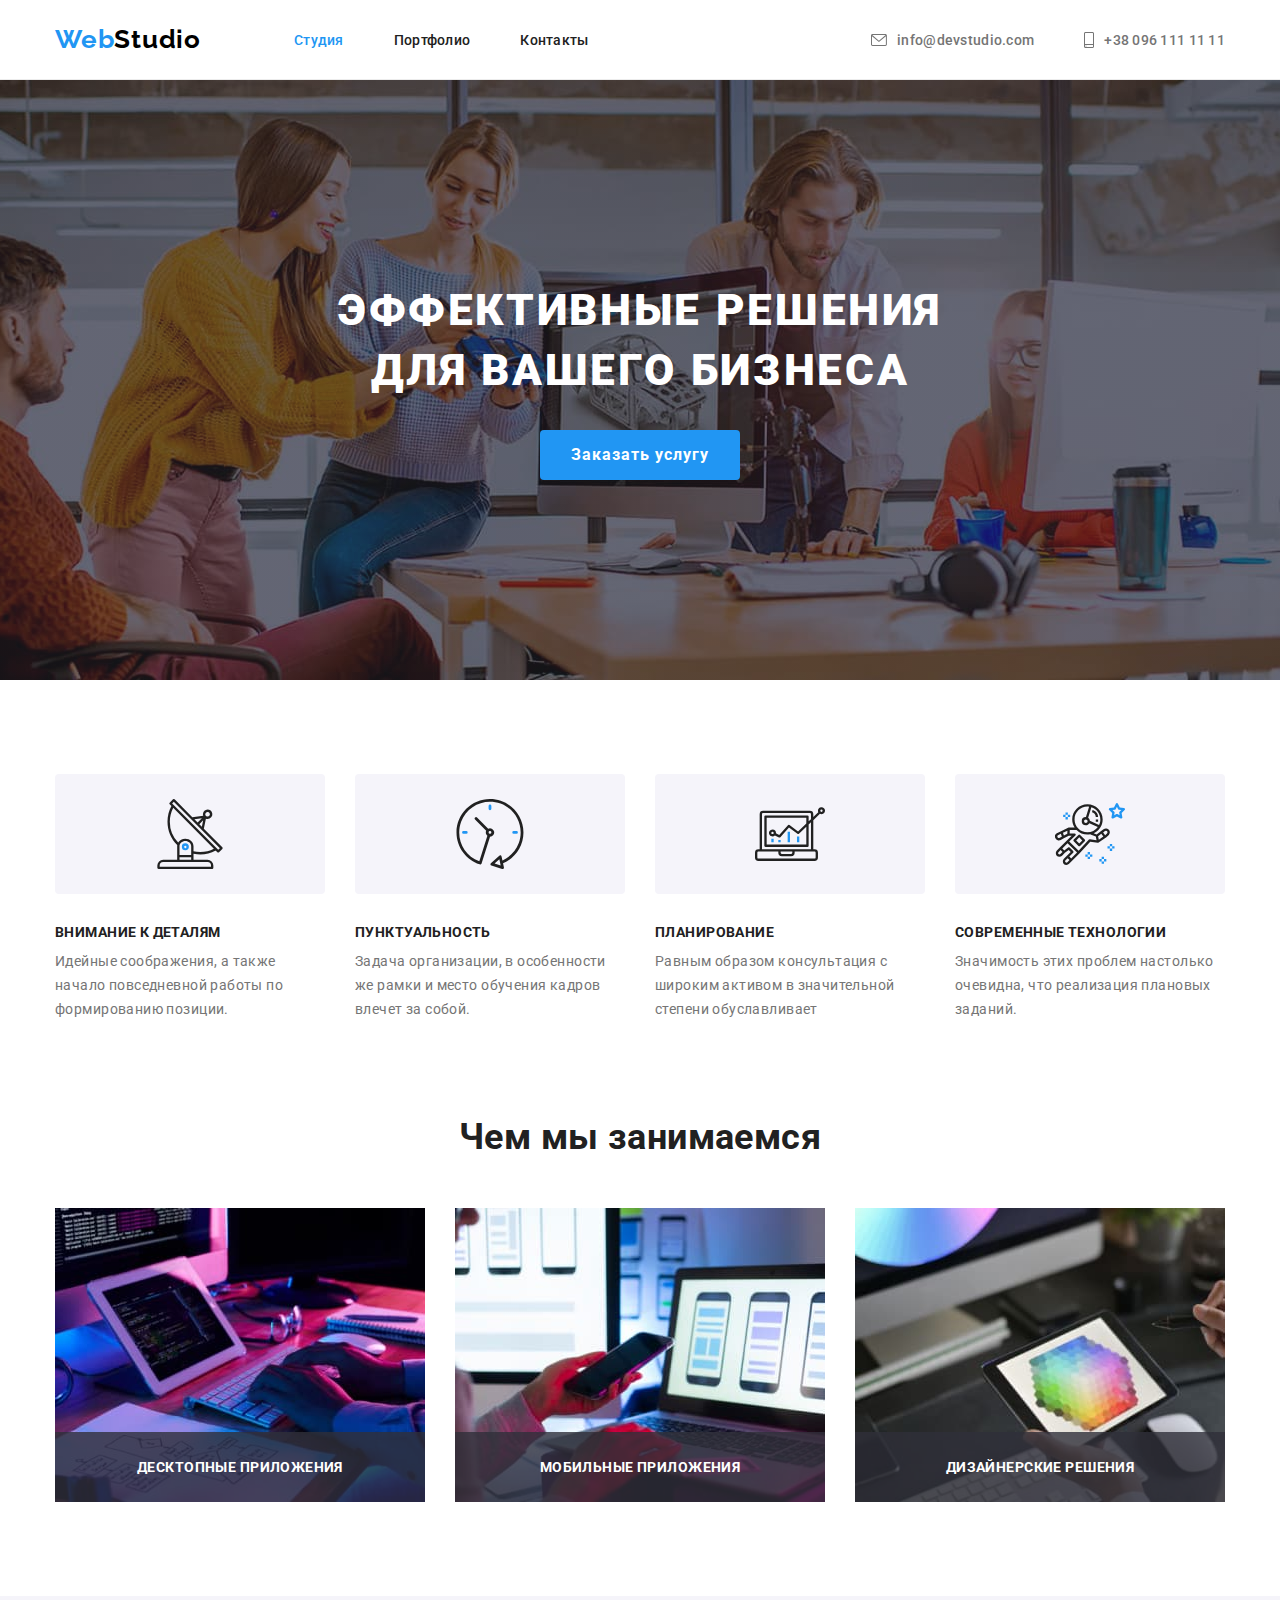
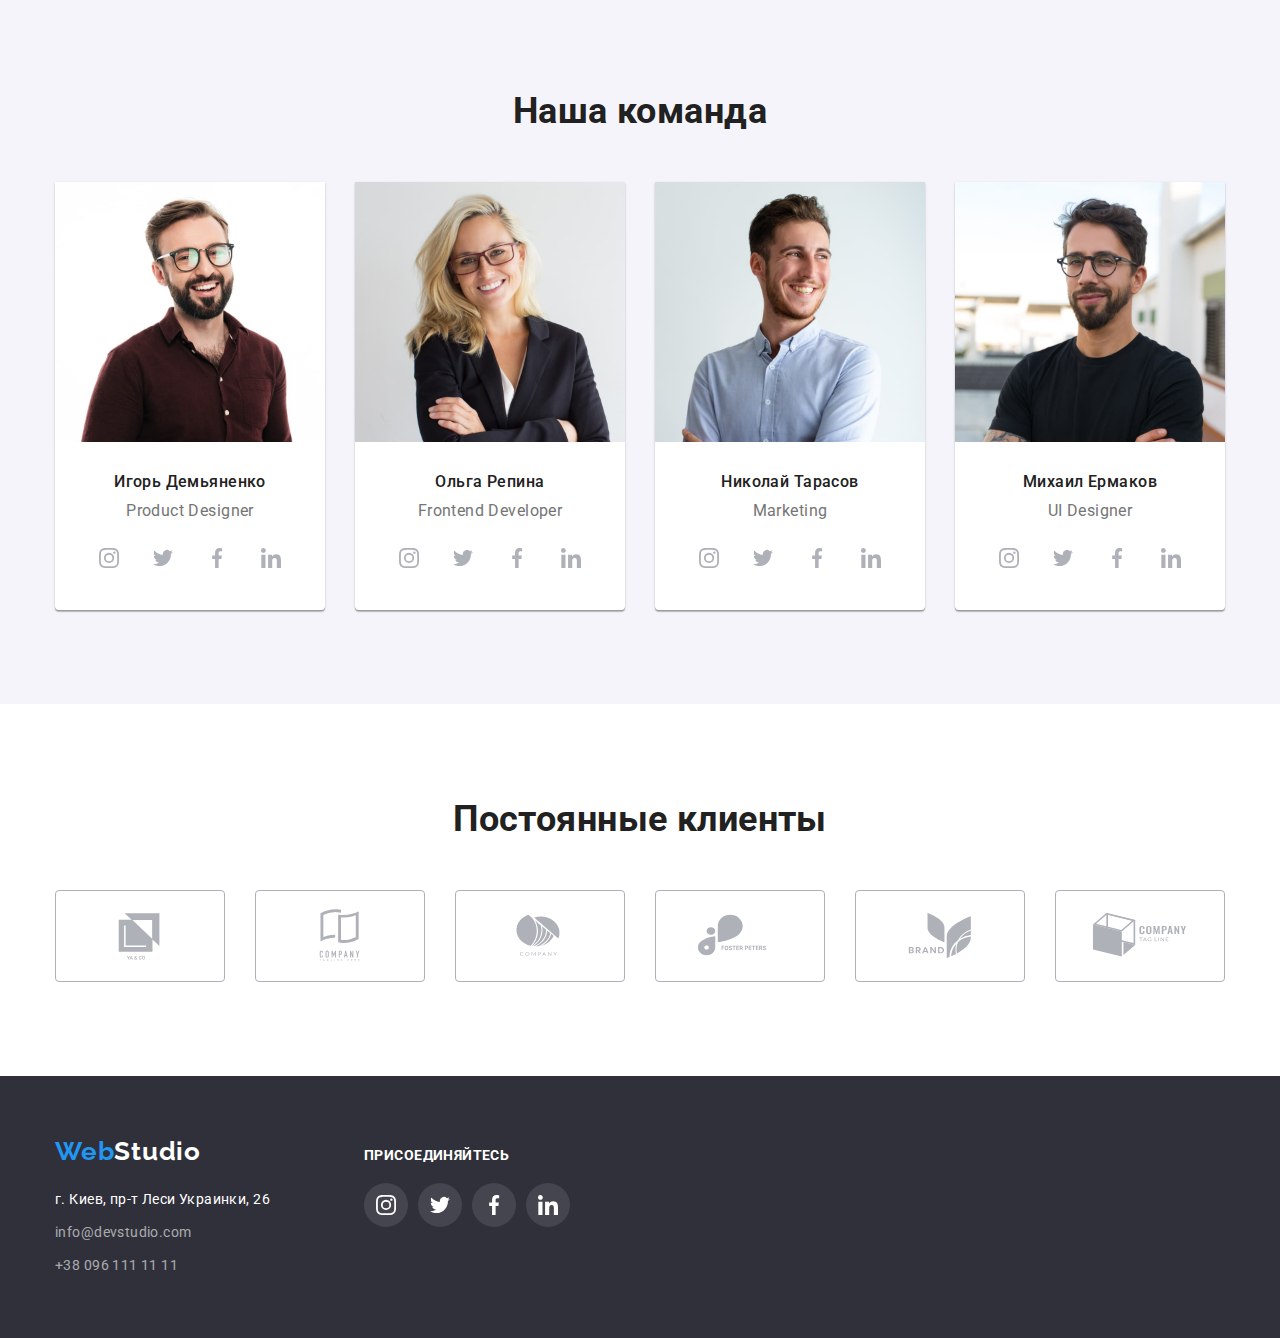
==== index.html @ d22fe243 "Нулевой вариант с фиксированным Header-ом и анимированным Current-ом" ====
<!DOCTYPE html>
<html lang="ru">
  <head>
    <meta charset="UTF-8" />
    <meta http-equiv="X-UA-Compatible" content="IE=edge" />
    <meta name="viewport" content="width=device-width, initial-scale=1.0" />
    <title>homework6</title>
    <link rel="preconnect" href="https://fonts.googleapis.com" />
    <link rel="preconnect" href="https://fonts.gstatic.com" crossorigin />
    <link
      href="https://fonts.googleapis.com/css2?family=Raleway:wght@700&family=Roboto:wght@400;500;700;900&display=swap"
      rel="stylesheet"
    />
    <link
      rel="stylesheet"
      href="https://cdnjs.cloudflare.com/ajax/libs/modern-normalize/1.0.0/modern-normalize.min.css"
    />
    <link rel="stylesheet" href="./css/styles.css" />
  </head>
  <body>
    <header class="page-header">
      <div class="container">
        <nav>
          <a href="./" class="logo link">Web<span class="logo-header">Studio</span></a>
          <ul class="site-nav">
            <li class="item"><a class="current link" href="./index.html">Студия</a></li>
            <li class="item"><a class="link" href="./portfolio.html">Портфолио</a></li>
            <li class="item"><a class="link" href="#contacts">Контакты</a></li>
          </ul>
        </nav>
        <ul class="contacts-nav">
          <li class="item">
            <a class="link" href="mailto:info@devstudio.com">
              <svg class="icon" width="16" height="12" aria-label="icon envelope">
                <use href="./images/icons.svg#icon-envelope"></use>
              </svg>
              info@devstudio.com</a
            >
          </li>
          <li class="item">
            <a class="link" href="tel:+380961111111">
              <svg class="icon" width="10" height="16" aria-label="icon smartphone">
                <use href="./images/icons.svg#icon-smartphone"></use>
              </svg>
              +38 096 111 11 11</a
            >
          </li>
        </ul>
      </div>
    </header>

    <main>
      <section class="hero">
        <h1 class="hero-title">Эффективные решения для вашего бизнеса</h1>
        <button type="button" class="hero-button" data-modal-open>Заказать услугу</button>
      </section>

      <section class="section">
        <div class="container">
          <h2 class="visually-hidden">Особенности</h2>
          <ul class="feature-list">
            <li class="feature-item">
              <div class="feature-icon">
                <svg class="icon" width="70" height="70" aria-label="feature icon">
                  <use href="./images/icons.svg#icon-antenna"></use>
                </svg>
              </div>
              <h3 class="title">Внимание к деталям</h3>
              <p class="text">
                Идейные соображения, а также начало повседневной работы по формированию позиции.
              </p>
            </li>
            <li class="feature-item">
              <div class="feature-icon">
                <svg class="icon" width="70" height="70" aria-label="feature icon">
                  <use href="./images/icons.svg#icon-clock"></use>
                </svg>
              </div>
              <h3 class="title">Пунктуальность</h3>
              <p class="text">
                Задача организации, в особенности же рамки и место обучения кадров влечет за собой.
              </p>
            </li>
            <li class="feature-item">
              <div class="feature-icon">
                <svg class="icon" width="70" height="70" aria-label="feature icon">
                  <use href="./images/icons.svg#icon-diagram"></use>
                </svg>
              </div>
              <h3 class="title">Планирование</h3>
              <p class="text">
                Равным образом консультация с широким активом в значительной степени обуславливает
              </p>
            </li>
            <li class="feature-item">
              <div class="feature-icon">
                <svg class="icon" width="70" height="70" aria-label="feature icon">
                  <use href="./images/icons.svg#icon-astronaut"></use>
                </svg>
              </div>
              <h3 class="title">Современные технологии</h3>
              <p class="text">
                Значимость этих проблем настолько очевидна, что реализация плановых заданий.
              </p>
            </li>
          </ul>
        </div>
      </section>

      <section class="section works">
        <div class="container">
          <h2 class="section-title">Чем мы занимаемся</h2>
          <ul class="works-list">
            <li class="item">
              <img src="./images/box1.jpg" alt="Десктопные приложения" width="370" height="294" />
              <h3 class="title">Десктопные приложения</h3>
            </li>
            <li class="item">
              <img src="./images/box2.jpg" alt="Мобильные приложения" width="370" height="294" />
              <h3 class="title">Мобильные приложения</h3>
            </li>
            <li class="item">
              <img src="./images/box3.jpg" alt="Планшетные приложения" width="370" height="294" />
              <h3 class="title">Дизайнерские решения</h3>
            </li>
          </ul>
        </div>
      </section>

      <section class="section team">
        <div class="container">
          <h2 class="section-title">Наша команда</h2>
          <ul class="team-list">
            <li class="item">
              <img
                class="team-cards-img"
                src="./images/demjanenko.jpg"
                alt="Product Designer"
                width="270"
                height="260"
              />
              <h3 class="title">Игорь Демьяненко</h3>
              <p class="text">Product Designer</p>
              <ul class="social-list">
                <li class="item">
                  <a href="" class="social-link link">
                    <svg class="social-icon" width="20" height="20" aria-label="instagram">
                      <use href="./images/icons.svg#icon-instagram"></use>
                    </svg>
                  </a>
                </li>
                <li class="item">
                  <a href="" class="social-link link">
                    <svg class="social-icon" width="20" height="20" aria-label="twitter">
                      <use href="./images/icons.svg#icon-twitter"></use>
                    </svg>
                  </a>
                </li>
                <li class="item">
                  <a href="" class="social-link link">
                    <svg class="social-icon" width="20" height="20" aria-label="facebook">
                      <use href="./images/icons.svg#icon-facebook"></use>
                    </svg>
                  </a>
                </li>
                <li class="item">
                  <a href="" class="social-link link">
                    <svg class="social-icon" width="20" height="20" aria-label="linkedin">
                      <use href="./images/icons.svg#icon-linkedin"></use>
                    </svg>
                  </a>
                </li>
              </ul>
            </li>
            <li class="item">
              <img
                class="team-cards-img"
                src="./images/repina.jpg"
                alt="Frontend Developer"
                width="270"
                height="260"
              />
              <h3 class="title">Ольга Репина</h3>
              <p class="text">Frontend Developer</p>
              <ul class="social-list">
                <li class="item">
                  <a href="" class="social-link link">
                    <svg class="social-icon" width="20" height="20" aria-label="instagram">
                      <use href="./images/icons.svg#icon-instagram"></use>
                    </svg>
                  </a>
                </li>
                <li class="item">
                  <a href="" class="social-link link">
                    <svg class="social-icon" width="20" height="20" aria-label="twitter">
                      <use href="./images/icons.svg#icon-twitter"></use>
                    </svg>
                  </a>
                </li>
                <li class="item">
                  <a href="" class="social-link link">
                    <svg class="social-icon" width="20" height="20" aria-label="facebook">
                      <use href="./images/icons.svg#icon-facebook"></use>
                    </svg>
                  </a>
                </li>
                <li class="item">
                  <a href="" class="social-link link">
                    <svg class="social-icon" width="20" height="20" aria-label="linkedin">
                      <use href="./images/icons.svg#icon-linkedin"></use>
                    </svg>
                  </a>
                </li>
              </ul>
            </li>
            <li class="item">
              <img
                class="team-cards-img"
                src="./images/tarasov.jpg"
                alt="Marketing"
                width="270"
                height="260"
              />
              <h3 class="title">Николай Тарасов</h3>
              <p class="text">Marketing</p>
              <ul class="social-list">
                <li class="item">
                  <a href="" class="social-link link">
                    <svg class="social-icon" width="20" height="20" aria-label="instagram">
                      <use href="./images/icons.svg#icon-instagram"></use>
                    </svg>
                  </a>
                </li>
                <li class="item">
                  <a href="" class="social-link link">
                    <svg class="social-icon" width="20" height="20" aria-label="twitter">
                      <use href="./images/icons.svg#icon-twitter"></use>
                    </svg>
                  </a>
                </li>
                <li class="item">
                  <a href="" class="social-link link">
                    <svg class="social-icon" width="20" height="20" aria-label="facebook">
                      <use href="./images/icons.svg#icon-facebook"></use>
                    </svg>
                  </a>
                </li>
                <li class="item">
                  <a href="" class="social-link link">
                    <svg class="social-icon" width="20" height="20" aria-label="linkedin">
                      <use href="./images/icons.svg#icon-linkedin"></use>
                    </svg>
                  </a>
                </li>
              </ul>
            </li>
            <li class="item">
              <img
                class="team-cards-img"
                src="./images/ermakov.jpg"
                alt="UI Designer"
                width="270"
                height="260"
              />
              <h3 class="title">Михаил Ермаков</h3>
              <p class="text">UI Designer</p>
              <ul class="social-list">
                <li class="item">
                  <a href="" class="social-link link">
                    <svg class="social-icon" width="20" height="20" aria-label="instagram">
                      <use href="./images/icons.svg#icon-instagram"></use>
                    </svg>
                  </a>
                </li>
                <li class="item">
                  <a href="" class="social-link link">
                    <svg class="social-icon" width="20" height="20" aria-label="twitter">
                      <use href="./images/icons.svg#icon-twitter"></use>
                    </svg>
                  </a>
                </li>
                <li class="item">
                  <a href="" class="social-link link">
                    <svg class="social-icon" width="20" height="20" aria-label="facebook">
                      <use href="./images/icons.svg#icon-facebook"></use>
                    </svg>
                  </a>
                </li>
                <li class="item">
                  <a href="" class="social-link link">
                    <svg class="social-icon" width="20" height="20" aria-label="linkedin">
                      <use href="./images/icons.svg#icon-linkedin"></use>
                    </svg>
                  </a>
                </li>
              </ul>
            </li>
          </ul>
        </div>
      </section>

      <section class="section">
        <div class="container">
          <h2 class="section-title">Постоянные клиенты</h2>
          <ul class="clients-list">
            <li class="item">
              <a class="client-link" href="">
                <svg class="client-icon" width="106" height="60" aria-label="client icon">
                  <use href="./images/icons.svg#icon-logo-client-1"></use>
                </svg>
              </a>
            </li>
            <li class="item">
              <a class="client-link" href="">
                <svg class="client-icon" width="106" height="60" aria-label="client icon">
                  <use href="./images/icons.svg#icon-logo-client-2"></use>
                </svg>
              </a>
            </li>
            <li class="item">
              <a class="client-link" href="">
                <svg class="client-icon" width="106" height="60" aria-label="client icon">
                  <use href="./images/icons.svg#icon-logo-client-3"></use>
                </svg>
              </a>
            </li>
            <li class="item">
              <a class="client-link" href="">
                <svg class="client-icon" width="106" height="60" aria-label="client icon">
                  <use href="./images/icons.svg#icon-logo-client-4"></use>
                </svg>
              </a>
            </li>
            <li class="item">
              <a class="client-link" href="">
                <svg class="client-icon" width="106" height="60" aria-label="client icon">
                  <use href="./images/icons.svg#icon-logo-client-5"></use>
                </svg>
              </a>
            </li>
            <li class="item">
              <a class="client-link" href="">
                <svg class="client-icon" width="106" height="60" aria-label="client icon">
                  <use href="./images/icons.svg#icon-logo-client-6"></use>
                </svg>
              </a>
            </li>
          </ul>
        </div>
      </section>
    </main>

    <footer class="page-footer">
      <div class="container">
        <div class="contacts-block">
          <a href="./" class="logo link">Web<span class="logo-footer">Studio</span></a>
          <address id="contacts">
            <ul class="contacts-list">
              <li class="item">
                <a
                  href="https://goo.gl/maps/wTGTLdtdXk9S9kmZ7"
                  target="_blank"
                  rel="noopener noreferrer"
                  class="adress link"
                  >г. Киев, пр-т Леси Украинки, 26
                </a>
              </li>
              <li class="item">
                <a class="contacts-item link" href="mailto:info@devstudio.com"
                  >info@devstudio.com</a
                >
              </li>
              <li class="item">
                <a class="contacts-item link" href="tel:+380961111111">+38 096 111 11 11</a>
              </li>
            </ul>
          </address>
        </div>
        <div class="connect-block">
          <b class="title">Присоединяйтесь</b>
          <ul class="social-list">
            <li class="item">
              <a href="" class="social-link link">
                <svg class="social-icon" width="20" height="20" aria-label="instagram">
                  <use href="./images/icons.svg#icon-instagram"></use>
                </svg>
              </a>
            </li>
            <li class="item">
              <a href="" class="social-link link">
                <svg class="social-icon" width="20" height="20" aria-label="twitter">
                  <use href="./images/icons.svg#icon-twitter"></use>
                </svg>
              </a>
            </li>
            <li class="item">
              <a href="" class="social-link link">
                <svg class="social-icon" width="20" height="20" aria-label="facebook">
                  <use href="./images/icons.svg#icon-facebook"></use>
                </svg>
              </a>
            </li>
            <li class="item">
              <a href="" class="social-link link">
                <svg class="social-icon" width="20" height="20" aria-label="linkedin">
                  <use href="./images/icons.svg#icon-linkedin"></use>
                </svg>
              </a>
            </li>
          </ul>
        </div>
      </div>
    </footer>

    <div class="backdrop is-hidden" data-modal>
      <div class="modal">
        <button type="button" class="close-modal-button" data-modal-close>
          <svg class="icon" width="18" height="18" aria-label="close">
            <use href="./images/icons.svg#icon-close"></use>
          </svg>
        </button>
      </div>
    </div>

    <script src="./js/modal.js"></script>

    <!-- Динамическая корректировка паддинга у БОДИ в зависимости от высоты Хэдэра (Репета вебинар-9 61я минута) -->
    <!-- <script>
      const { height: pageHeaderHeight } = document
        .querySelector(".page-header")
        .getBoundingClientRect();
      document.body.style.paddingTop = `${pageHeaderHeight}px`;
  </script> -->
  </body>
</html>
---- css/styles.css ----
/* !!!   Переменные   !!! */
:root {
    --accent-color: #2196F3;
    --accent-2-color: #188CE8;
    --main-text-color: #757575;
    --title-text-color: #212121;
    --white-color: #FFFFFF;
    --black-color: #000000;
    --footer-bg-color: #2F303A;
    --hero-gradient-color: rgba(47, 48, 58, 0.4); 
    --worklist-bg-color: rgba(47, 48, 58, 0.8);
    --hero-bg-color: #C4C4C4;
    --team-bg-color: #F5F4FA;
    --footer-contacts-color: rgba(255, 255, 255, 0.6);
    --header-border-color: #ECECEC;
    --border-color: #EEEEEE;
    --social-link-color: #AFB1B8;
    --connect-bg-cos-color: rgba(255, 255, 255, 0.1);
    --example-popup-bg-color: rgba(33, 150, 243, 0.9);
    --backdrop-bg-color: rgba(0, 0, 0, 0.2);
    --close-button-border-color: rgba(0, 0, 0, 0.1);

    --main-font: 'Roboto', sans-serif;
    --title-font: 'Raleway', sans-serif;

    --examples-gap: 30px;
}


/* Нормализация */
.link {
    text-decoration: none;
    color: inherit;
}

ul {
    list-style: none;
    margin: 0;
    padding: 0;
}

h1, h2, h3, h4, h5, h6, p {
    margin: 0;
    padding: 0;
}



/* Общщее оформление */
body {
    padding-top: 80px;

    font-family: var(--main-font);
    font-size: 14px;
    line-height: 1.714;
    letter-spacing: 0.03em;

    color: var(--main-text-color);
    background-color: var(--white-color);
}

.section {
    padding-top: 94px;
    padding-bottom: 94px;
}

.container {
    max-width: 1200px;
    margin: 0 auto;
    padding: 0 15px;
}

img {
    display: block;
    max-width: 100%;
    height: auto;
}


/* !!!    Хэдэр начало   !!! */
.page-header {
    position: fixed;
    width: 100%;
    left: 0;
    top: 0;
    z-index: 10;

    border-bottom: 1px solid var(--header-border-color);
    background-color: var(--white-color);

}

.page-header .container{
    display: flex;
    /* flex-wrap: wrap; */
    align-items: center;
    /* min-height: 80px; */
}

nav {
    display: flex;
    align-items: center;
}

.logo {
    margin-right: 93px;
    font-family: var(--title-font);
    font-weight: 700;
    font-size: 26px;
    line-height: 1.192;
    letter-spacing: 0.03em;
    color: var(--accent-color);
}
.logo-header {
    color: var(--black-color);
}

.site-nav, 
.contacts-nav {
    display: flex;
    align-items: center;
        padding-top: 20px;
        padding-bottom: 19px;
    font-weight: 500;
    font-size: 14px;
    line-height: 1.143;
    letter-spacing: 0.02em;
}

.contacts-nav {
    margin-left: auto;
}

.site-nav .item:not(:last-child),
.contacts-nav .item:not(:last-child) {
    margin-right: 50px;
}

.site-nav .link {
    position: relative;
    display: block;
        padding-top: 12px;
        padding-bottom: 12px;
    color: var(--title-text-color);
    transition: color 250ms cubic-bezier(0.4, 0, 0.2, 1);
}

.site-nav .link::after {
    content: "";
    display: block;
    width: 100%;
    height: 4px;
    position: absolute;
    left: 0;
        bottom: -20px;
    background-color: var(--accent-color);
    border-radius: 2px;
    transform: scaleX(0);
    /* visibility: hidden; */
    /* opacity: 0; */
}

.site-nav .current.link::after {
    /* transform: scaleX(1); */
    /* visibility: visible; */
    /* opacity: 1; */
    animation: changeCurrentLine 250ms cubic-bezier(0.4, 0, 0.2, 1) forwards;
}

.contacts-nav .link {
    display: flex;
    align-items: center;
    padding-top: 12px;
    padding-bottom: 12px;
    color: var(--main-text-color);
    transition: color 250ms cubic-bezier(0.4, 0, 0.2, 1);
}

.contacts-nav .icon {
    margin-right: 10px;
    fill: currentColor;
}

.site-nav .link:hover,
.site-nav .link:focus,
.site-nav .current,
.contacts-nav .link:hover,
.contacts-nav .link:focus {
    color: var(--accent-color);
}


@keyframes changeCurrentLine {
    0% {
        transform: scaleX(0);
    }

    /* 50% {
        transform: scaleX(0.6);
    } */

    100% {
        transform: scaleX(1);
    }
}



/* !!!    Хэдэр конец   !!! */



/* !!!    Секция Герой начало   !!! */
.hero {
    max-width: 1600px;
    margin: 0 auto;
    height: 600px;
    padding-top: 200px;
    padding-bottom: 200px;
    background-color: var(--hero-bg-color);
    text-align: center;

    background-image: linear-gradient(to bottom,
        var(--hero-gradient-color),
        var(--hero-gradient-color)), url(../images/hero.jpg);
    background-repeat: no-repeat;
    background-position: center;
    /* background-size: contain; */
}

.hero-title {
    width: 696px;
    margin: 0 auto;
    margin-bottom: 30px;
    font-weight: 900;
    font-size: 44px;
    line-height: 1.364;
    text-align: center;
    letter-spacing: 0.06em;
    text-transform: uppercase;
    color: var(--white-color);
}

.hero-button {
    min-width: 200px;
    height: 50px;
    padding: 8px 30px;
    cursor: pointer;
    font-family: inherit;
    font-weight: 700;
    font-size: 16px;
    line-height: 1.875;
    letter-spacing: 0.06em;
    border-radius: 4px;
    border: 1px solid transparent;
    color: var(--white-color);
    background-color: var(--accent-color);
    transition: background-color 250ms cubic-bezier(0.4, 0, 0.2, 1);
}

.hero-button:hover,
.hero-button:focus {
    background-color: var(--accent-2-color);
}
/* !!!   Секция Герой конец   !!! */


/* !!!!    Секция Особенности начало   !!! */
.visually-hidden {
    position: absolute;
    width: 1px;
    height: 1px;
    margin: -1px;
    border: 0;
    padding: 0;

    white-space: nowrap;
    clip-path: inset(100%);
    clip: rect(0 0 0 0);
    overflow: hidden;
}

.feature-list {
    display: flex;
    /* flex-wrap: wrap; */
    /* justify-content: space-between; */
}

.feature-item {
    flex-basis: 270px;
}

.feature-item:not(:last-child) {
    margin-right: 30px;
}

.feature-icon {
    display: flex;
    justify-content: center;
    align-items: center;
    height: 120px;
    margin-bottom: 30px;
    background-color: var(--team-bg-color);
    border-radius: 4px;
}

.feature-list .title {
    font-weight: 700;
    font-size: 14px;
    line-height: 1.143;
    text-transform: uppercase;

    margin-bottom: 10px;

    color: var(--title-text-color);
}

.feature-list .text {
    font-weight: 400;
}
/* !!!   Секция Особенности конец   !!! */



/* !!!!    Секция Чем мы занимаемся начало   !!! */
.section-title {
    font-weight: 700;
    font-size: 36px;
    line-height: 1.167;
    text-align: center;

    margin-bottom: 50px;

    color: var(--title-text-color);
}

.works {
    padding-top: 0;
}

.works-list {
    display: flex;
}

.works-list .item:not(:last-child) {
    margin-right: 30px;
}

.works-list .item {
    position: relative;
}

.works-list .title {
    position: absolute;
    left: 0;
    bottom: 0;
    width: 100%;
    height: 70px;

    /* padding-top: 27px;
    padding-bottom: 27px; */
    display: flex;
    justify-content: center;
    align-items: center;

    /* text-align: center; */
    font-weight: 700;
    font-size: 14px;
    line-height: 1.143;
    text-transform: uppercase;
    
    color: var(--white-color);
    background-color: var(--worklist-bg-color);
}

/* !!!!    Секция Чем мы занимаемся конец   !!! */

/* !!!!    Секция Команда начало   !!! */
.team {
    background-color: var(--team-bg-color);
}

.team-list {
    display: flex;
}

.team-list > .item {
    width: 270px;
    background-color: var(--white-color);
    text-align: center;
    /* padding-bottom: 30px; */

    box-shadow: 0px 1px 3px rgba(0, 0, 0, 0.12), 0px 1px 1px rgba(0, 0, 0, 0.14), 0px 2px 1px rgba(0, 0, 0, 0.2);
    border-radius: 0 0 4px 4px ;
}

.team-list .item:not(:last-child) {
    margin-right: 30px;
}

.team-cards-img {
    margin-bottom: 30px;
}


.team-list .title {
    font-weight: 500;
    font-size: 16px;
    line-height: 1.188;

    margin-bottom: 10px;

    color: var(--title-text-color);
}

.team-list .text {
    font-weight: 400;
    font-size: 16px;
    line-height: 1.188;
    margin-bottom: 16px;
}

.social-list {
    display: flex;
    /* width: 204px; */
    justify-content: center;
    margin-bottom: 30px;
}

.social-list .item:not(:last-child) {
    margin-right: 10px;
}

.social-link {
    display: flex;
    justify-content: center;
    align-items: center;
    width: 44px;
    height: 44px;
    border-radius: 50%;
    color: var(--social-link-color);
    background-color: var(--white-color);
    transition: color 250ms cubic-bezier(0.4, 0, 0.2, 1);
    transition: background-color 250ms cubic-bezier(0.4, 0, 0.2, 1);
}

.social-link:hover, 
.social-link:focus {
    color: var(--white-color);
    background-color: var(--accent-color);
    outline: none;

}

.social-icon {
   fill: currentColor;
}
/* !!!!    Секция Команда конец   !!! */

/* !!!!    Секция Клиенты начало   !!! */
.clients-list {
    display: flex;
}

.clients-list .item:not(:last-child) {
    margin-right: 30px;
}

.clients-list .client-link {
    display: flex;
    justify-content: center;
    align-items: center;
    width: 170px;
    height: 92px;
    color: var(--social-link-color);
    border: 1px solid currentColor;
    border-radius: 4px;
    transition: color 250ms cubic-bezier(0.4, 0, 0.2, 1);
}

.clients-list .client-link:hover {
    color: var(--accent-color);
}

.client-icon {
    fill: currentColor
}

/* !!!!    Секция Клиенты конец   !!! */



/* !!!    Футэр начало   !!! */
.page-footer {
    background-color: var(--footer-bg-color);
    padding: 60px 0 ;
}

.page-footer .container {
    display: flex;
    align-items: baseline;
}

.contacts-block {
    margin-right: 70px;
}

.logo-footer {
    color: var(--white-color);
}

.page-footer address {
    font-style: normal;
    font-weight: 400;
    color: var(--white-color);
    margin-top: 20px;
}

.contacts-list .item:not(:first-child) {
    margin-top: 9px;
}


.page-footer .contacts-item {
    font-style: normal;
    font-weight: 400;
    color: var(--footer-contacts-color);
}

.connect-block .title {
    display: block;
    font-weight: 700;
        /* font-size: 14px; */
    line-height: 1.143;
    text-transform: uppercase;
    margin-bottom: 20px;
    
    color: var(--white-color);
}

.page-footer .social-link {
    color: var(--white-color);
    background-color: var(--connect-bg-cos-color);
}

.page-footer .social-link:hover,
.page-footer .social-link:focus {
    background-color: var(--accent-color);
}

/* !!!    Футэр конец   !!! */


/* !!!!!!!!!!!!!!!!!!!!!!!!!!!!!!!!!!!!!!!!!!!!!!!!!!!!!!!!!!!!!!!!!!!!!!!!! */

/* Портфолио начало */
.filter-list {
    display: flex;
    justify-content: center;
    margin-bottom: 50px;
}

.filter-button {
    padding: 6px 22px;
    cursor: pointer;
    font-family: inherit;
    font-weight: 500;
    font-size: 16px;
    line-height: 1.625;
    letter-spacing: 0.03em;
    color: var(--title-text-color);
    
    background-color: var(--team-bg-color);
    border-radius: 4px;
    border-width: 0;
    transition: box-shadow 250ms cubic-bezier(0.4, 0, 0.2, 1);
}

.filter-list .item + .item {
    margin-left: 8px;
}

.filter-button:hover,
.filter-button:focus {
    color: var(--white-color);
    background-color: var(--accent-color);
    box-shadow: 0px 3px 1px rgba(0, 0, 0, 0.1), 0px 1px 2px rgba(0, 0, 0, 0.08), 0px 2px 2px rgba(0, 0, 0, 0.12);
}

.examples {
    display: flex;
    flex-wrap: wrap;
    margin-top: calc(-1 * var(--examples-gap));
    margin-left: calc(-1 * var(--examples-gap));
}

.examples .item {
    /* flex-basis: calc(100%/3 - var(--examples-gap)); */
    max-width: 370px;
    margin-top: var(--examples-gap);
    margin-left: var(--examples-gap);
}

.example-link {
    display: block;
    transition: box-shadow 250ms cubic-bezier(0.4, 0, 0.2, 1);

}
.example-link:hover,
.example-link:focus {
box-shadow: 0px 1px 1px rgba(0, 0, 0, 0.12), 0px 4px 4px rgba(0, 0, 0, 0.06), 1px 4px 6px rgba(0, 0, 0, 0.16);
}

.example-img-thumb {
    position: relative;
    overflow: hidden;
}

.popup-text {
    display: flex;
    width: 100%;
    height: 100%;
    padding-left: 24px;
    padding-right: 24px;
    position: absolute;
    left: 0;
    bottom: 0;

    align-items: center;
    font-size: 18px;
    line-height: 1.556;

    color: var(--white-color);
    background: var(--example-popup-bg-color);
    /* opacity: 1; */
    pointer-events: none;
    transform: translateY(101%);
    transition: transform 250ms cubic-bezier(0.4, 0, 0.2, 1);
}

.example-link:hover .popup-text,
.example-link:focus .popup-text {
    /* opacity: 1; */
    transform: translateY(0);
}

.example-sign {
    padding: 20px 24px;
    border: solid var(--border-color);
    border-width: 0 1px 1px 1px;
}

.examples .title {
    font-weight: 700;
    font-size: 18px;
    line-height: 2;
    letter-spacing: 0.06em;
    color: var(--title-text-color);
    margin-bottom: 4px;
}

.examples .text {
    font-weight: 400;
    font-size: 16px;
    line-height: 1.875;
}
/* Портфолио конец */



/* Модальное окно начало */
.backdrop {
    position: fixed;
    z-index: 100;
    top: 0;
    left: 0;
    bottom: 0;
    right: 0;
    background-color: var(--backdrop-bg-color);
    opacity: 1;
    visibility: visible;

    transition: opacity 250ms cubic-bezier(0.4, 0, 0.2, 1), visibility 250ms cubic-bezier(0.4, 0, 0.2, 1);
}

.backdrop.is-hidden {
    opacity: 0;
    visibility: hidden;
    pointer-events: none;
}

.backdrop.is-hidden .modal {
    transform: translate(-50%, -50%) scale(1.25);
}

.modal {
    position: absolute;
    width: 528px;
    min-height: 581px;
    top: 50%;
    left: 50%;
    
    background-color: var(--white-color);
    box-shadow: 0px 1px 3px rgba(0, 0, 0, 0.12), 0px 1px 1px rgba(0, 0, 0, 0.14), 0px 2px 1px rgba(0, 0, 0, 0.2);
    border-radius: 4px;
    
    transform: translate(-50%, -50%) scale(1);
    transition: transform 250ms cubic-bezier(0.4, 0, 0.2, 1);
}

.close-modal-button {
    position: absolute;
    top: 8px;
    right: 8px;
    display: flex;
    justify-content: center;
    align-items: center;
    width: 30px;
    height: 30px;
    border: 1px solid var(--close-button-border-color);
    border-radius: 50%;

    color: var(--black-color);
    background-color: transparent;
}
.close-modal-button .icon {
    fill: currentColor;
}
/* Модальное окно конец */
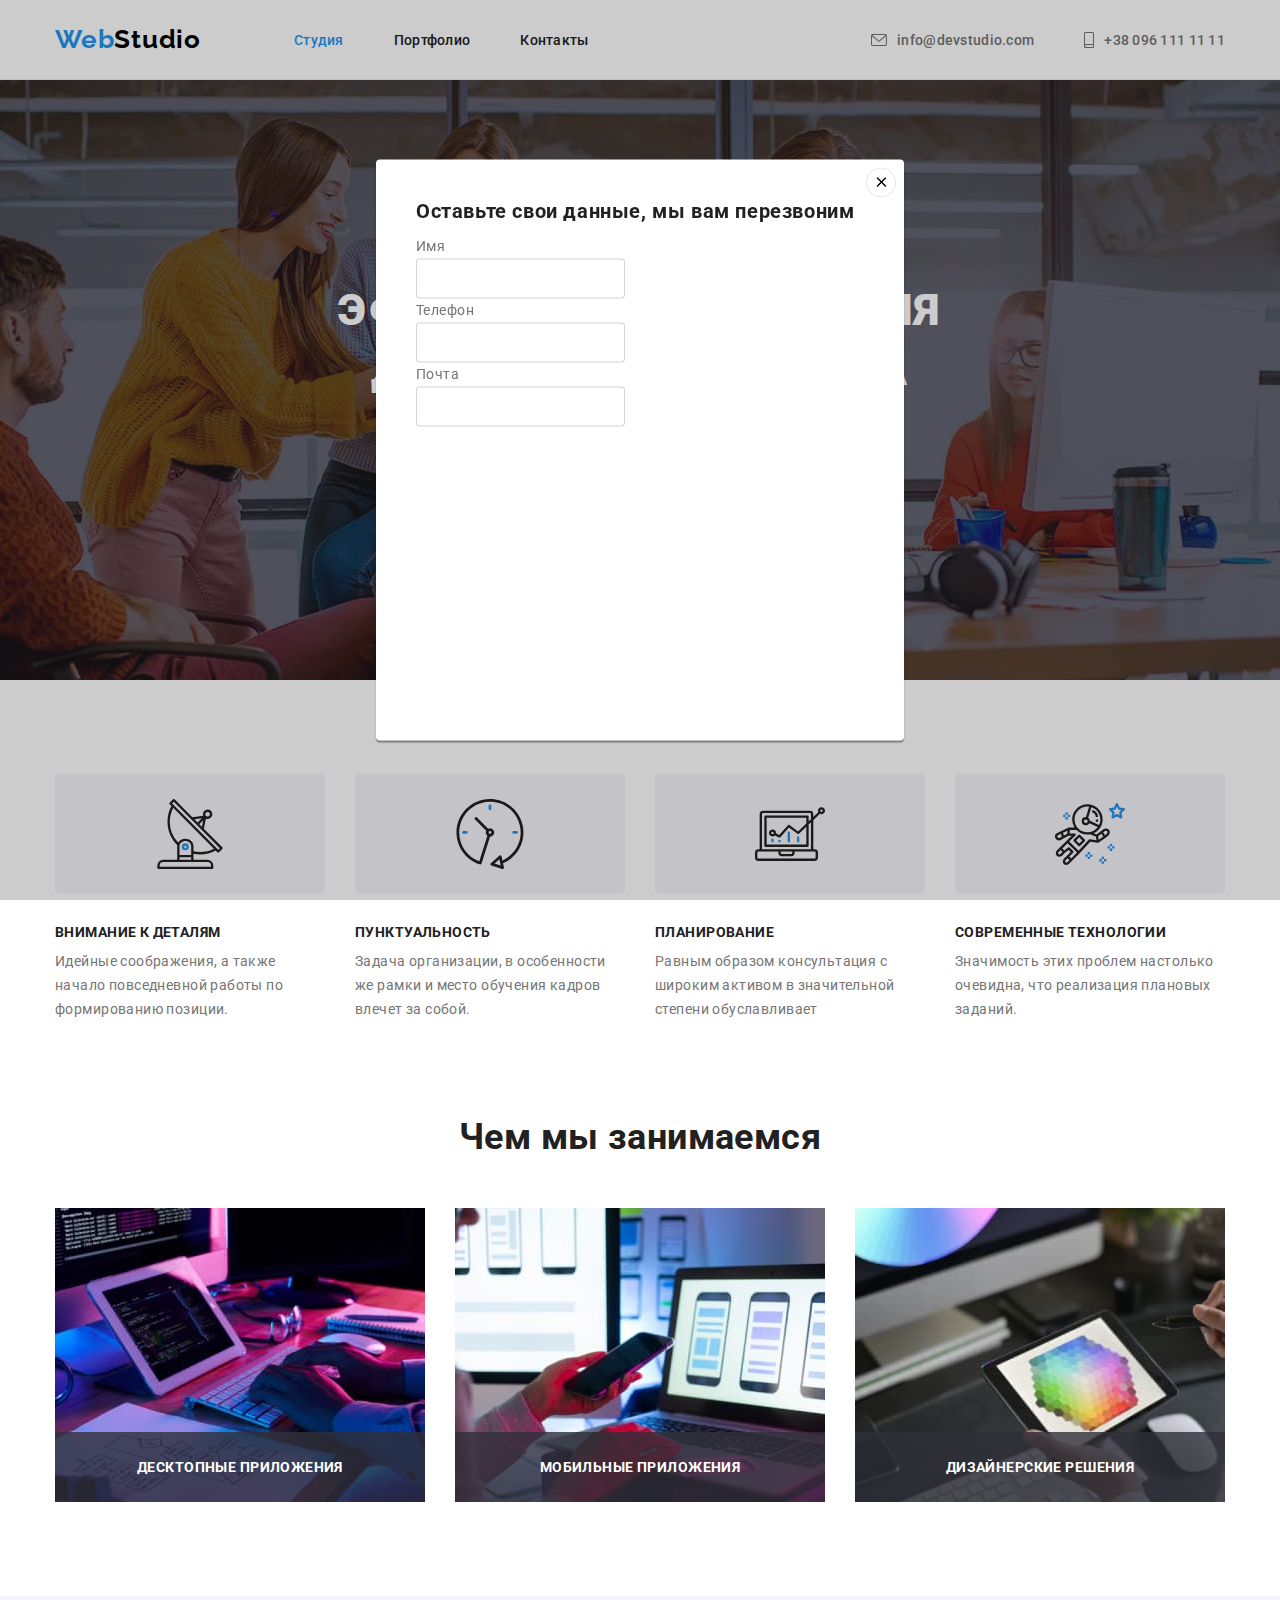
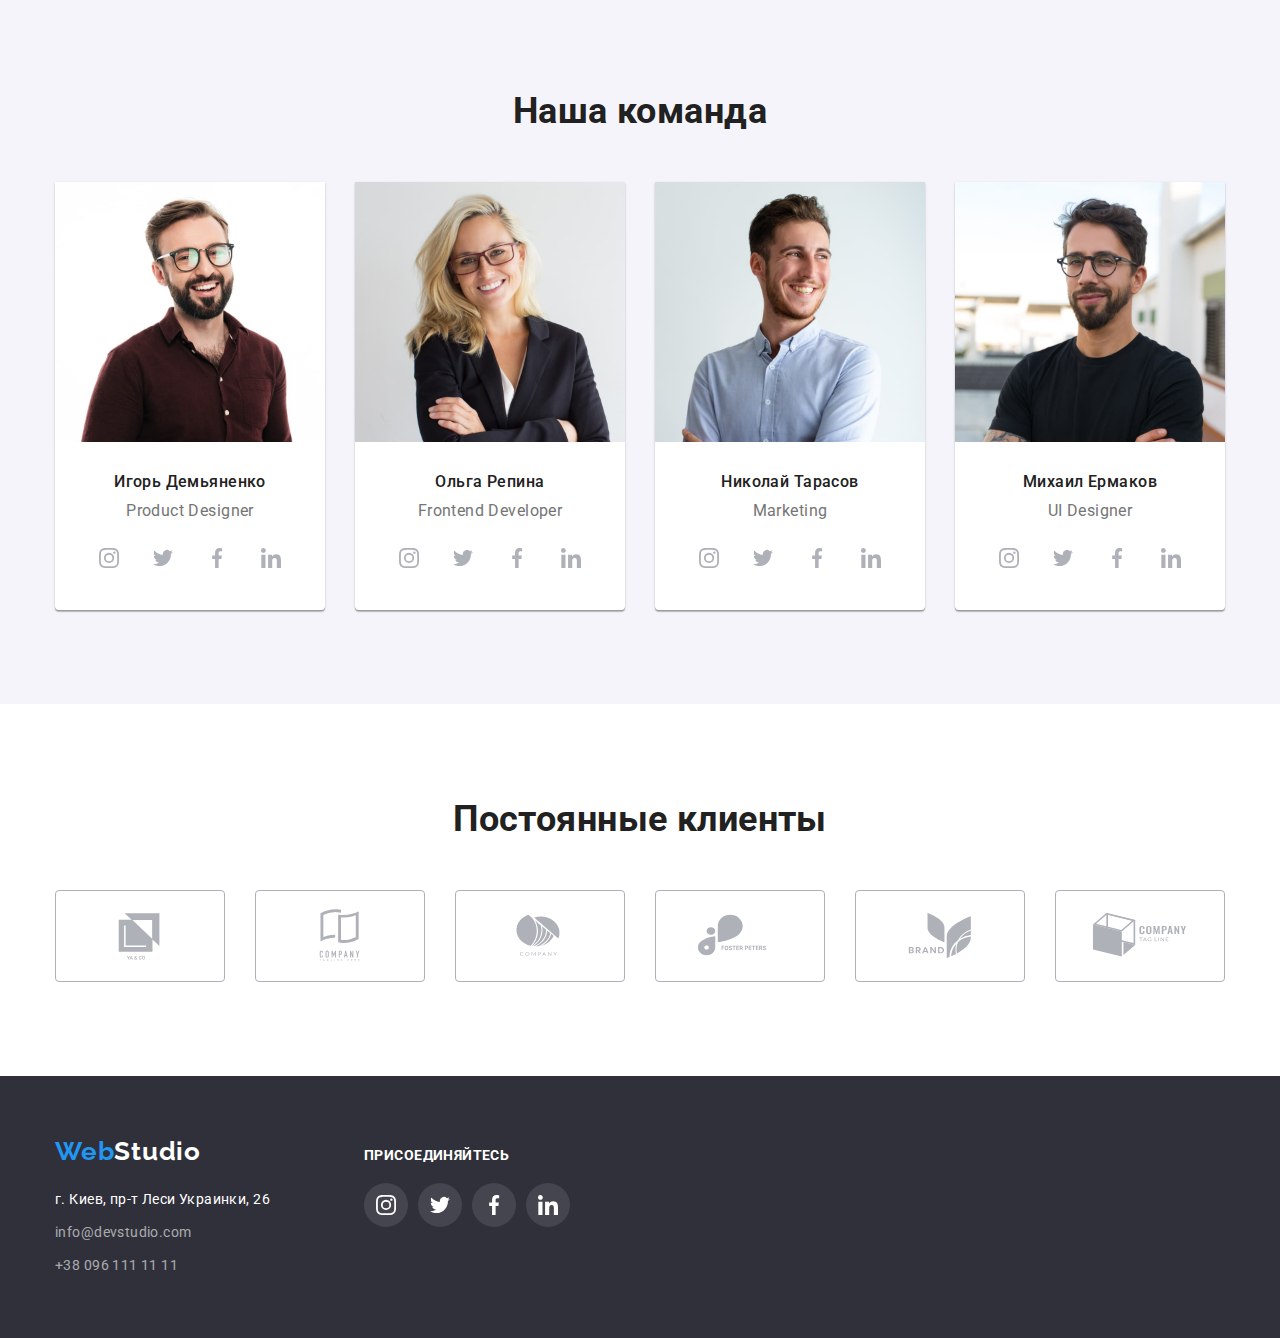
==== commit f47902a3: "Начал разметку формы" ====
--- a/index.html
+++ b/index.html
@@ -412,13 +412,39 @@
       </div>
     </footer>
 
-    <div class="backdrop is-hidden" data-modal>
+    <div class="backdrop" data-modal>
+      <!-- <div class="backdrop is-hidden" data-modal> -->
       <div class="modal">
         <button type="button" class="close-modal-button" data-modal-close>
           <svg class="icon" width="18" height="18" aria-label="close">
             <use href="./images/icons.svg#icon-close"></use>
           </svg>
         </button>
+
+        <form class="contacts-form js-form">
+          <b class="form-title">Оставьте свои данные, мы вам перезвоним</b>
+
+          <label for="name" class="input-label"
+            >Имя
+            <div class="input-area">
+              <input type="text" name="name" id="name" class="input-field" />
+            </div>
+          </label>
+
+          <label for="phone" class="input-label"
+            >Телефон
+            <div class="input-area">
+              <input type="phone" name="phone" id="phone" class="input-field" />
+            </div>
+          </label>
+
+          <label for="email" class="input-label"
+            >Почта
+            <div class="input-area">
+              <input type="email" name="email" id="email" class="input-field" />
+            </div>
+          </label>
+        </form>
       </div>
     </div>
 
@@ -431,5 +457,17 @@
         .getBoundingClientRect();
       document.body.style.paddingTop = `${pageHeaderHeight}px`;
   </script> -->
+
+    <script>
+      (() => {
+        document.querySelector('.js-form').addEventListener('submit', e => {
+          e.preventDefault();
+
+          new FormData(e.currentTarget).forEach((value, name) => console.log(`${name}: ${value}`));
+
+          e.currentTarget.reset();
+        });
+      })();
+    </script>
   </body>
 </html>
--- a/css/styles.css
+++ b/css/styles.css
@@ -726,4 +726,36 @@
 .close-modal-button .icon {
     fill: currentColor;
 }
+
+.contacts-form {
+    padding: 40px;
+}
+
+.form-title {
+    display: inline-block;
+    /* font-weight: 700; */
+    font-size: 20px;
+    line-height: 1.15;
+    letter-spacing: 0.03em;
+    margin-bottom: 12px;
+    
+    color: var(--title-text-color);
+}
+
+.input-area {
+
+}
+
+.input-field label {
+    font-size: 12px;
+    line-height: 1.167;
+    letter-spacing: 0.01em;
+    margin-bottom: 10px;
+}
+.input-area input {
+    font-size: 16px;
+    height: 40px;
+    border: 1px solid rgba(33, 33, 33, 0.2);
+    border-radius: 4px;
+}
 /* Модальное окно конец */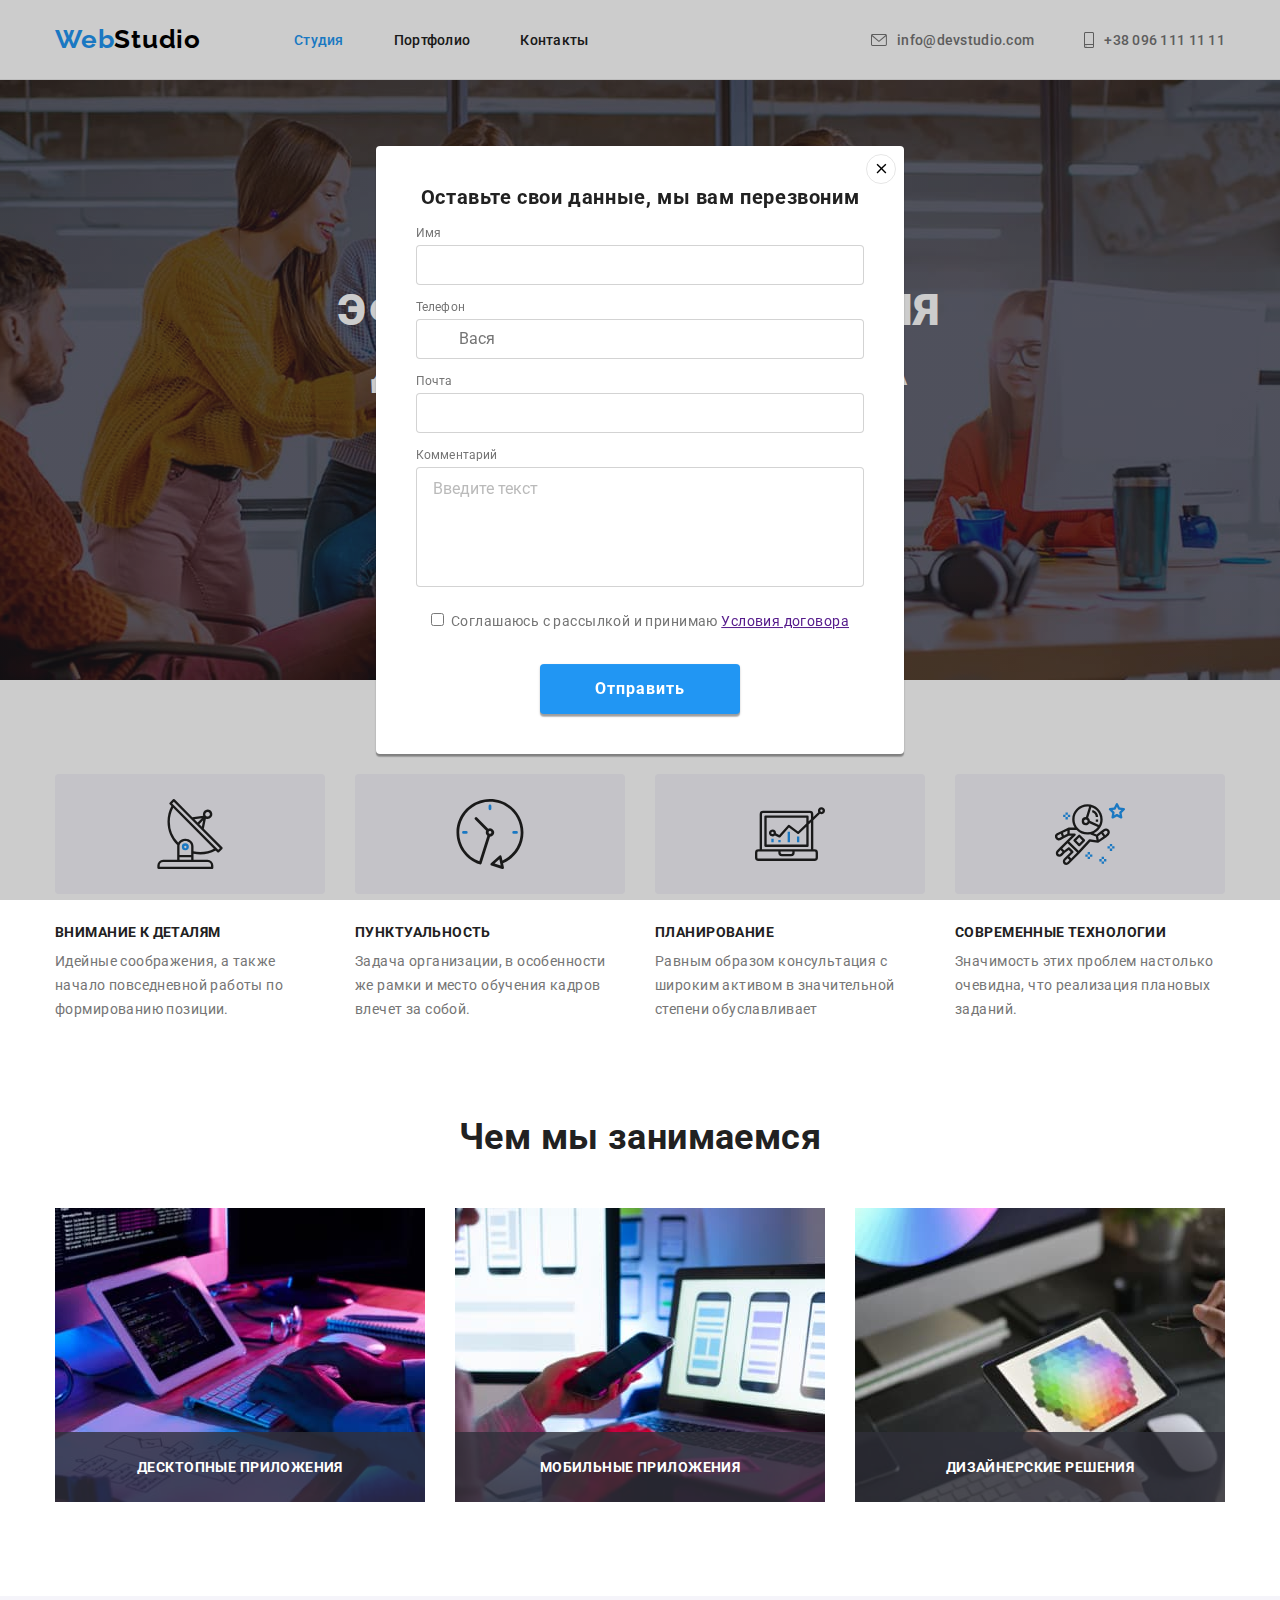
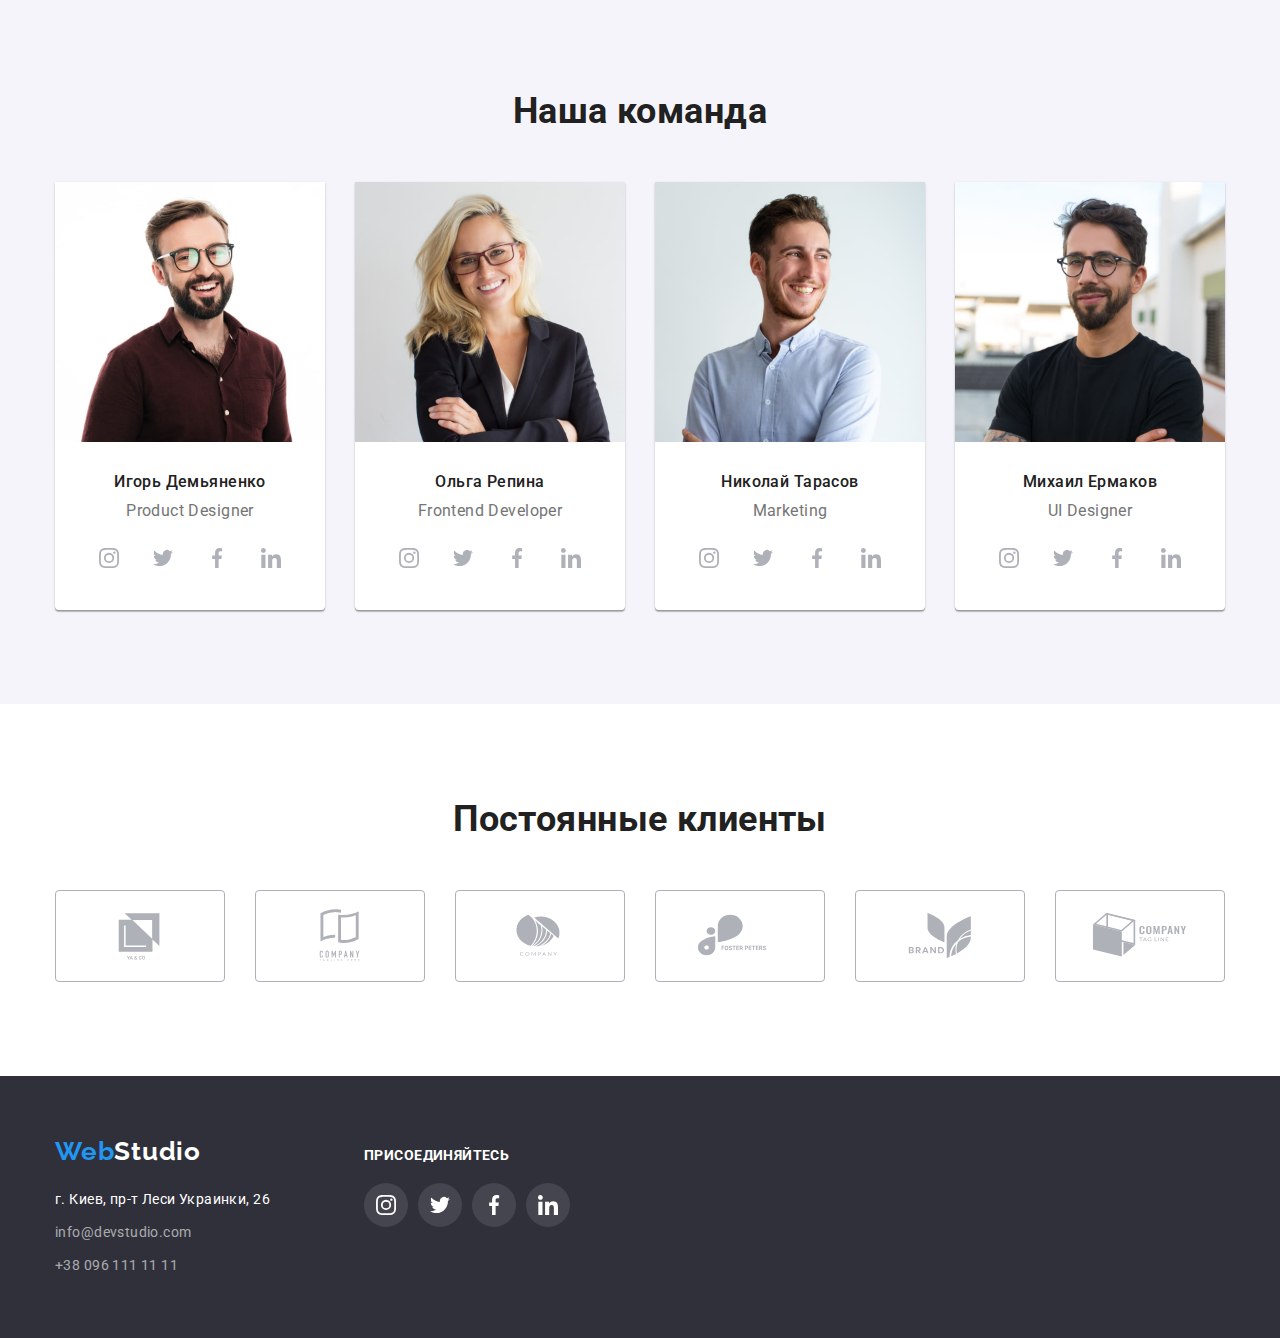
==== commit 92fe6b9e: "Не закончил разметку модалки" ====
--- a/index.html
+++ b/index.html
@@ -424,7 +424,54 @@
         <form class="contacts-form js-form">
           <b class="form-title">Оставьте свои данные, мы вам перезвоним</b>
 
-          <label for="name" class="input-label"
+          <div class="form-field">
+            <label for="name" class="input-label"
+            >Имя
+              <div class="input-area">
+                <!-- <svg>
+                  <use href=""></use>
+                </svg> -->
+                <input type="text" name="name" id="name" class="input-field" />
+              </div>
+            </label>
+          </div>
+
+          <div class="form-field">
+            <label for="phone" class="input-label"
+            >Телефон
+              <div class="input-area">
+                <input type="phone" name="phone" id="phone" class="input-field" placeholder="Вася" />
+              </div>
+          </label>
+          </div>
+
+          <div class="form-field">
+            <label for="email" class="input-label"
+            >Почта
+              <div class="input-area">
+                <input type="email" name="email" id="email" class="input-field" />
+              </div>
+            </label>
+          </div>
+
+          <div class="form-field textarea">
+            <label for="comment" class="input-label"
+            >Комментарий
+              <div class="input-area">
+                <textarea name="comment" id="comment" class="input-field" placeholder="Введите текст"></textarea>
+              </div>
+            </label>
+          </div>
+
+          <div class="agree-field">
+            <label><input type="checkbox">Соглашаюсь с рассылкой и принимаю <a href="">Условия договора</a></label>
+          </div>
+
+          <button type="submit" class="submit-button">Отправить</button>
+
+
+
+          <!-- <label for="name" class="input-label"
             >Имя
             <div class="input-area">
               <input type="text" name="name" id="name" class="input-field" />
@@ -443,8 +490,22 @@
             <div class="input-area">
               <input type="email" name="email" id="email" class="input-field" />
             </div>
-          </label>
+          </label> -->
+
+
+          <!-- <div class="form-field">
+            <label for="name">Им'я</label>
+            <input
+              type="text"
+              name="name"
+              id="name"
+              placeholder="Иван Иваныч"
+              autofocus
+            />
+          </div> -->
+
         </form>
+
       </div>
     </div>
 
--- a/css/styles.css
+++ b/css/styles.css
@@ -19,6 +19,7 @@
     --example-popup-bg-color: rgba(33, 150, 243, 0.9);
     --backdrop-bg-color: rgba(0, 0, 0, 0.2);
     --close-button-border-color: rgba(0, 0, 0, 0.1);
+    --placeholder-text-color: rgba(117, 117, 117, 0.5);
 
     --main-font: 'Roboto', sans-serif;
     --title-font: 'Raleway', sans-serif;
@@ -244,7 +245,7 @@
 .hero-button {
     min-width: 200px;
     height: 50px;
-    padding: 8px 30px;
+    /* padding: 8px 30px; */
     cursor: pointer;
     font-family: inherit;
     font-weight: 700;
@@ -253,6 +254,7 @@
     letter-spacing: 0.06em;
     border-radius: 4px;
     border: 1px solid transparent;
+    box-shadow: 0px 4px 4px rgba(0, 0, 0, 0.15);
     color: var(--white-color);
     background-color: var(--accent-color);
     transition: background-color 250ms cubic-bezier(0.4, 0, 0.2, 1);
@@ -727,13 +729,15 @@
     fill: currentColor;
 }
 
+
+/* Контактная Форма */
 .contacts-form {
     padding: 40px;
+    text-align: center;
 }
 
 .form-title {
     display: inline-block;
-    /* font-weight: 700; */
     font-size: 20px;
     line-height: 1.15;
     letter-spacing: 0.03em;
@@ -742,6 +746,78 @@
     color: var(--title-text-color);
 }
 
+.form-field {
+    margin-bottom: 10px;
+    text-align-last: left;
+}
+
+.form-field.textarea {
+    margin-bottom: 20px;
+}
+
+.form-field label {
+    font-size: 12px;
+    line-height: 1.167;
+    letter-spacing: 0.01em;
+    /* margin-bottom: 10px; */
+}
+
+/* .input-area {
+    margin-top: 4px;
+} */
+
+.input-area input {
+    width: 100%;
+    font-size: 16px;
+    height: 40px;
+    border: 1px solid rgba(33, 33, 33, 0.2);
+    border-radius: 4px;
+    padding-left: 42px;
+} 
+.input-area textarea::placeholder {
+    color: var(--placeholder-text-color);
+} 
+
+.input-area textarea {
+    resize: none;
+    width: 100%;
+    font-size: 16px;
+    height: 120px;
+    padding: 12px 16px;
+    border: 1px solid rgba(33, 33, 33, 0.2);
+    border-radius: 4px;
+} 
+
+.agree-field {
+    margin-bottom: 30px;
+    /* margin-left: 14px; */
+}
+
+.agree-field input {
+    margin-right: 7px;
+}
+
+.submit-button {
+    /* margin-left: auto;
+    margin-right: auto; */
+    min-width: 200px;
+    height: 50px;
+    cursor: pointer;
+    font-family: inherit;
+    font-weight: 700;
+    font-size: 16px;
+    line-height: 1.875;
+    letter-spacing: 0.06em;
+    border-radius: 4px;
+    border: 1px solid transparent;
+    color: var(--white-color);
+    box-shadow: 0px 1px 3px rgba(0, 0, 0, 0.12), 0px 1px 1px rgba(0, 0, 0, 0.14), 0px 2px 1px rgba(0, 0, 0, 0.2);
+    background-color: var(--accent-color);
+    transition: background-color 250ms cubic-bezier(0.4, 0, 0.2, 1);
+}
+
+
+/* 
 .input-area {
 
 }
@@ -757,5 +833,25 @@
     height: 40px;
     border: 1px solid rgba(33, 33, 33, 0.2);
     border-radius: 4px;
-}
+} */
+
+
+
+/* .form-field {
+    display: flex;
+    flex-direction: column;
+    margin-bottom: 20px;
+  }
+  
+  .form-field label {
+    margin-bottom: 5px;
+  }
+  
+  .form-field input {
+    margin: 0;
+    padding: 10px 20px;
+    border-radius: 3px;
+    border: 1px solid #2a2a2a;
+  } */
+
 /* Модальное окно конец */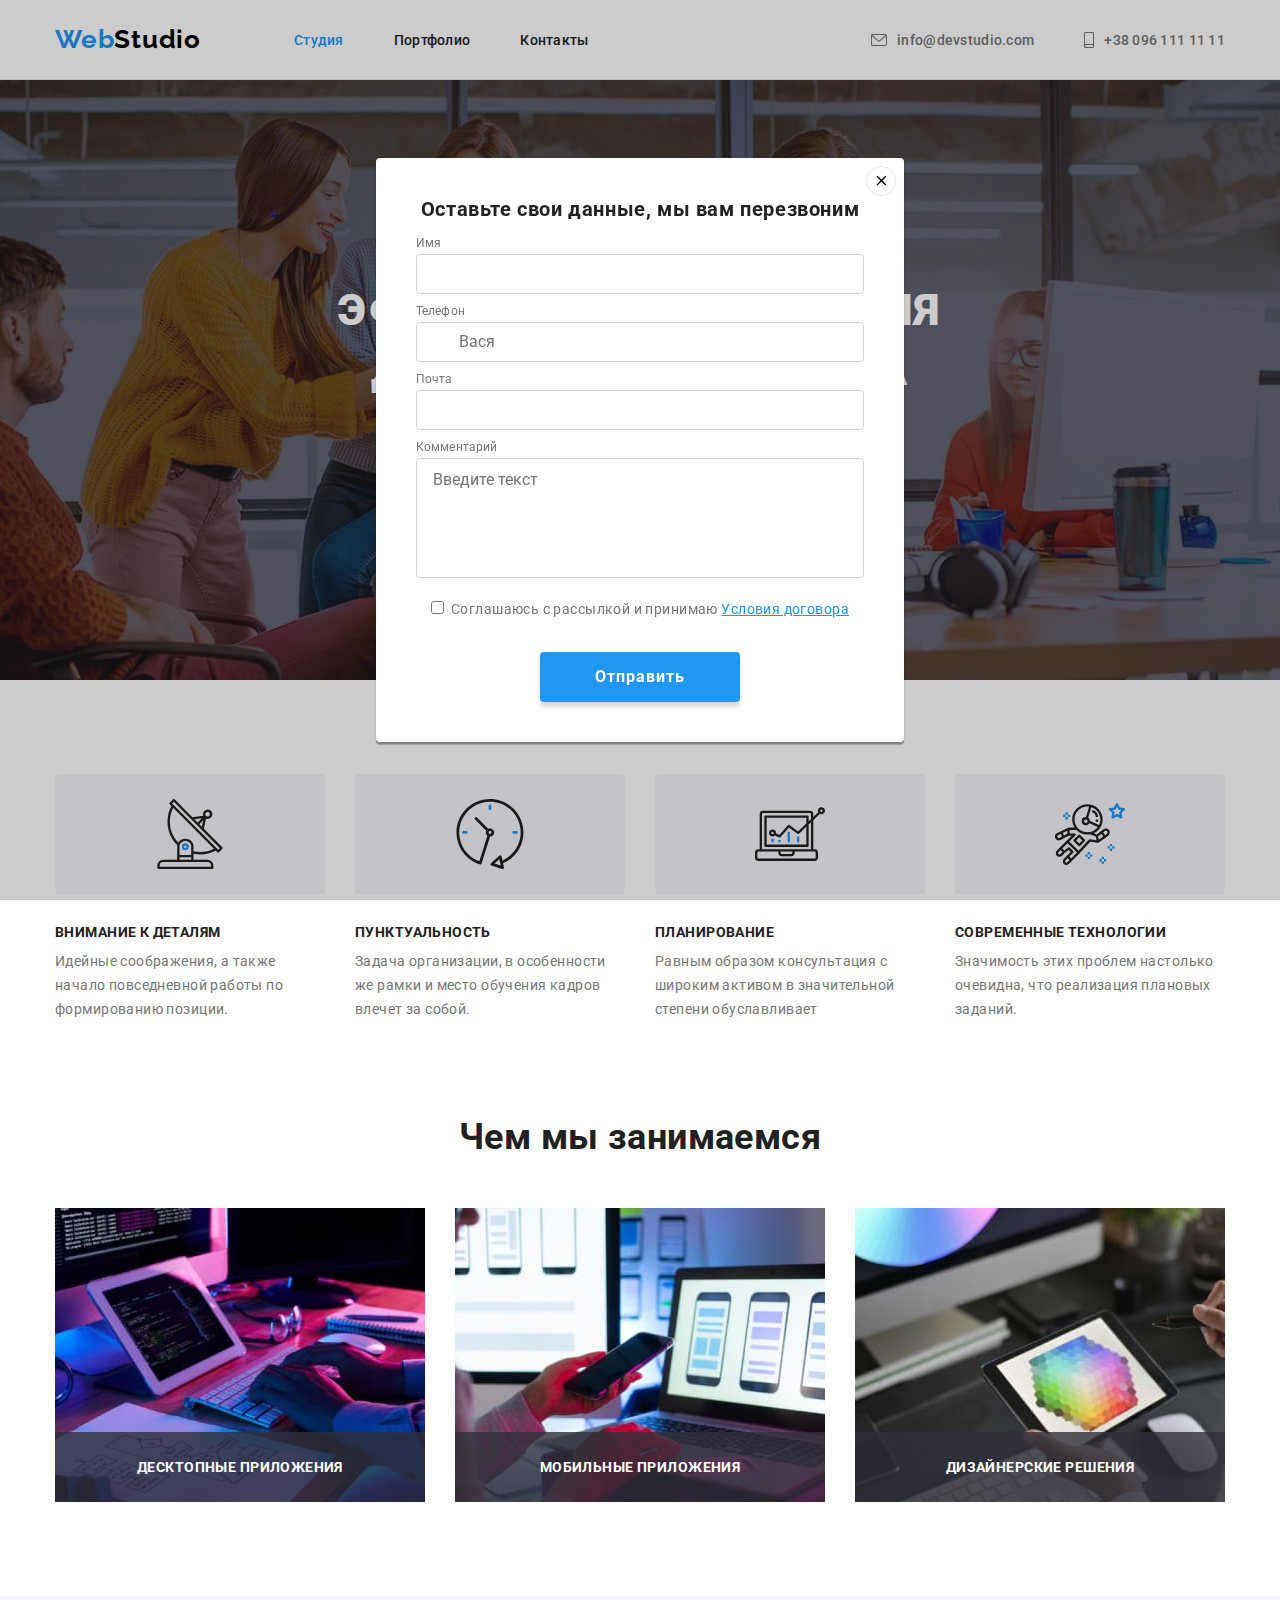
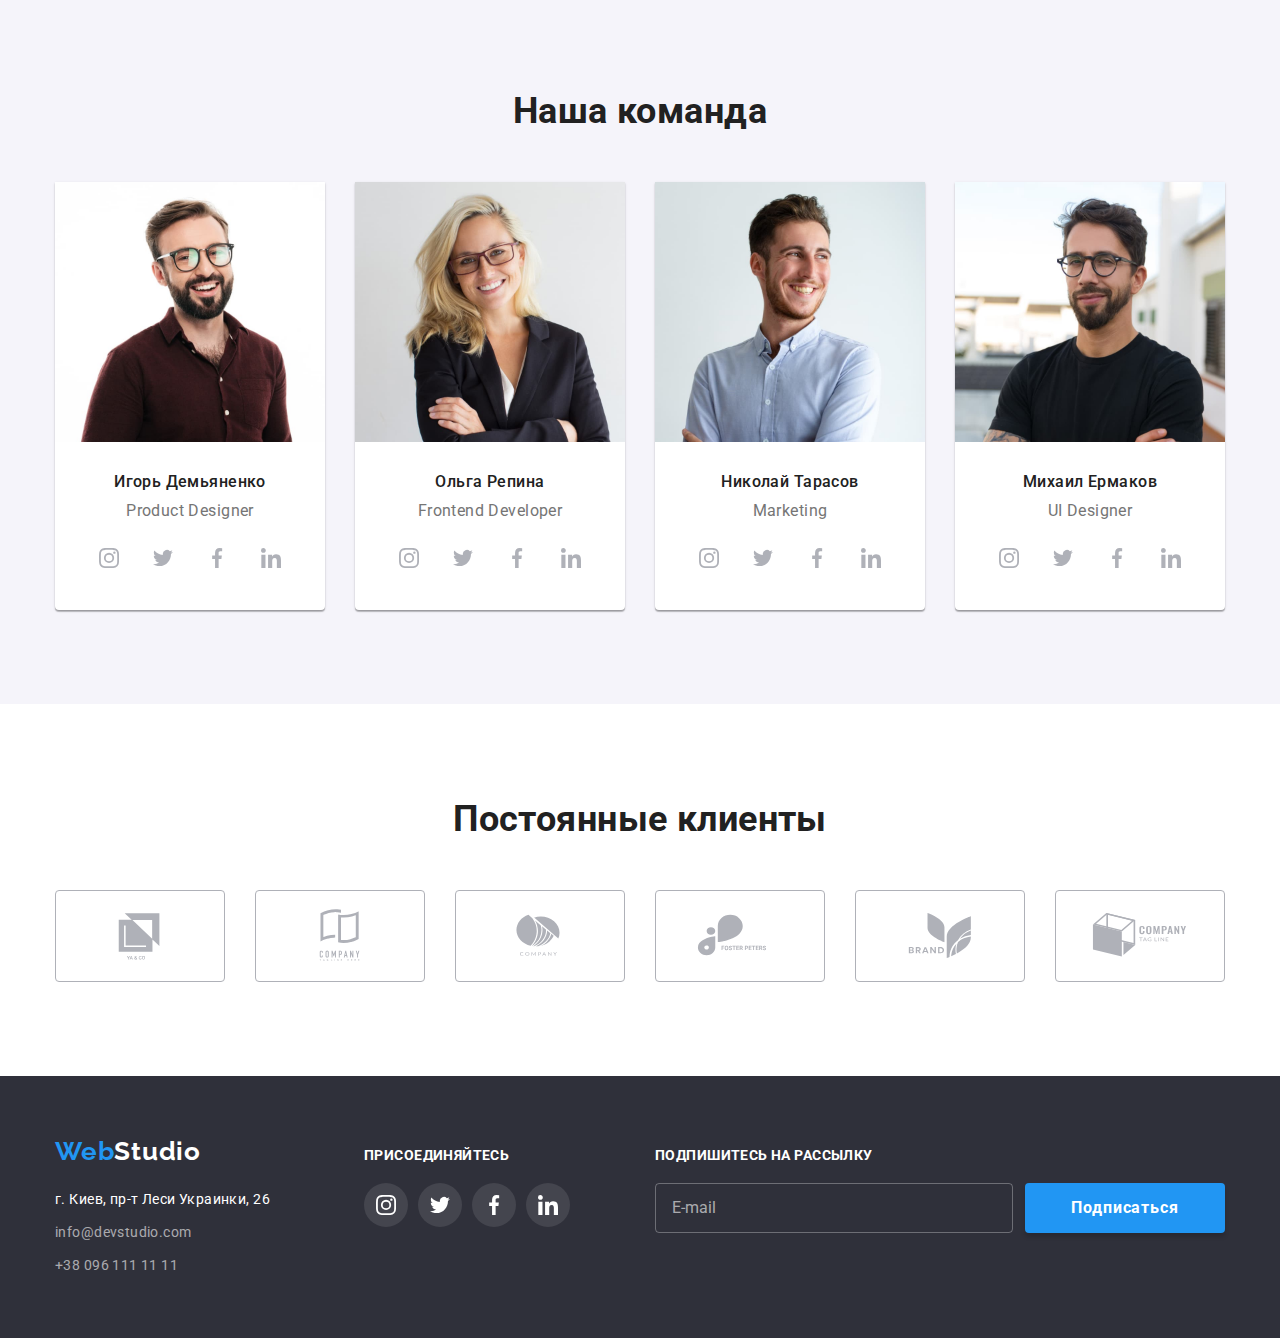
==== commit 839d3ed4: "Добавил блок подписки в футере" ====
--- a/index.html
+++ b/index.html
@@ -52,7 +52,7 @@
     <main>
       <section class="hero">
         <h1 class="hero-title">Эффективные решения для вашего бизнеса</h1>
-        <button type="button" class="hero-button" data-modal-open>Заказать услугу</button>
+        <button type="button" class="main-button" data-modal-open>Заказать услугу</button>
       </section>
 
       <section class="section">
@@ -376,6 +376,7 @@
             </ul>
           </address>
         </div>
+
         <div class="connect-block">
           <b class="title">Присоединяйтесь</b>
           <ul class="social-list">
@@ -408,6 +409,14 @@
               </a>
             </li>
           </ul>
+        </div>
+
+        <div class="subscription-block">
+          <b class="title">Подпишитесь на рассылку</b>
+          <div class="subscription-field">
+            <input type="email" name="mail" class="mail" placeholder="E-mail" />
+            <button type="button" class="main-button">Подписаться</button>
+          </div>
         </div>
       </div>
     </footer>
@@ -424,52 +433,56 @@
         <form class="contacts-form js-form">
           <b class="form-title">Оставьте свои данные, мы вам перезвоним</b>
 
-          <div class="form-field">
-            <label for="name" class="input-label"
+          <!-- <div class="form-field"> -->
+          <label for="name" class="input-label"
             >Имя
-              <div class="input-area">
-                <!-- <svg>
+            <div class="input-area">
+              <!-- <svg>
                   <use href=""></use>
                 </svg> -->
-                <input type="text" name="name" id="name" class="input-field" />
-              </div>
-            </label>
+              <input type="text" name="name" id="name" class="input-field" />
+            </div>
+          </label>
+          <!-- </div> -->
+
+          <!-- <div class="form-field"> -->
+          <label for="phone" class="input-label"
+            >Телефон
+            <div class="input-area">
+              <input type="phone" name="phone" id="phone" class="input-field" placeholder="Вася" />
+            </div>
+          </label>
+          <!-- </div> -->
+
+          <!-- <div class="form-field"> -->
+          <label for="email" class="input-label"
+            >Почта
+            <div class="input-area">
+              <input type="email" name="email" id="email" class="input-field" />
+            </div>
+          </label>
+          <!-- </div> -->
+
+          <!-- <div class="form-field textarea"> -->
+          <label for="comment" class="input-label"
+            >Комментарий
+            <!-- <div class="input-area"> -->
+            <textarea
+              name="comment"
+              id="comment"
+              class="textarea-field"
+              placeholder="Введите текст"
+            ></textarea>
+            <!-- </div> -->
+          </label>
+          <!-- </div> -->
+
+          <div class="agree-field">
+            <label><input type="checkbox" />Соглашаюсь с рассылкой и принимаю </label>
+            <a href="" class="agree-link">Условия договора</a>
           </div>
 
-          <div class="form-field">
-            <label for="phone" class="input-label"
-            >Телефон
-              <div class="input-area">
-                <input type="phone" name="phone" id="phone" class="input-field" placeholder="Вася" />
-              </div>
-          </label>
-          </div>
-
-          <div class="form-field">
-            <label for="email" class="input-label"
-            >Почта
-              <div class="input-area">
-                <input type="email" name="email" id="email" class="input-field" />
-              </div>
-            </label>
-          </div>
-
-          <div class="form-field textarea">
-            <label for="comment" class="input-label"
-            >Комментарий
-              <div class="input-area">
-                <textarea name="comment" id="comment" class="input-field" placeholder="Введите текст"></textarea>
-              </div>
-            </label>
-          </div>
-
-          <div class="agree-field">
-            <label><input type="checkbox">Соглашаюсь с рассылкой и принимаю <a href="">Условия договора</a></label>
-          </div>
-
-          <button type="submit" class="submit-button">Отправить</button>
-
-
+          <button type="submit" class="main-button">Отправить</button>
 
           <!-- <label for="name" class="input-label"
             >Имя
@@ -491,7 +504,6 @@
               <input type="email" name="email" id="email" class="input-field" />
             </div>
           </label> -->
-
 
           <!-- <div class="form-field">
             <label for="name">Им'я</label>
@@ -503,9 +515,7 @@
               autofocus
             />
           </div> -->
-
         </form>
-
       </div>
     </div>
 
--- a/css/styles.css
+++ b/css/styles.css
@@ -20,6 +20,8 @@
     --backdrop-bg-color: rgba(0, 0, 0, 0.2);
     --close-button-border-color: rgba(0, 0, 0, 0.1);
     --placeholder-text-color: rgba(117, 117, 117, 0.5);
+    --modal-input-bg-color: rgba(33, 33, 33, 0.2);
+    --footer-input-bg-color: rgba(255, 255, 255, 0.3);
 
     --main-font: 'Roboto', sans-serif;
     --title-font: 'Raleway', sans-serif;
@@ -76,6 +78,29 @@
     max-width: 100%;
     height: auto;
 }
+
+.main-button {
+    min-width: 200px;
+    height: 50px;
+    cursor: pointer;
+    font-family: inherit;
+    font-weight: 700;
+    font-size: 16px;
+    line-height: 1.875;
+    letter-spacing: 0.06em;
+    border-radius: 4px;
+    border: 1px solid transparent;
+    box-shadow: 0px 4px 4px rgba(0, 0, 0, 0.15);
+    color: var(--white-color);
+    background-color: var(--accent-color);
+    transition: background-color 250ms cubic-bezier(0.4, 0, 0.2, 1);
+}
+
+.main-button:hover,
+.main-button:focus {
+    background-color: var(--accent-2-color);
+}
+
 
 
 /* !!!    Хэдэр начало   !!! */
@@ -242,10 +267,9 @@
     color: var(--white-color);
 }
 
-.hero-button {
+/* .hero-button {
     min-width: 200px;
     height: 50px;
-    /* padding: 8px 30px; */
     cursor: pointer;
     font-family: inherit;
     font-weight: 700;
@@ -263,7 +287,7 @@
 .hero-button:hover,
 .hero-button:focus {
     background-color: var(--accent-2-color);
-}
+} */
 /* !!!   Секция Герой конец   !!! */
 
 
@@ -529,7 +553,7 @@
     color: var(--footer-contacts-color);
 }
 
-.connect-block .title {
+.connect-block .title, .subscription-block .title {
     display: block;
     font-weight: 700;
         /* font-size: 14px; */
@@ -548,6 +572,33 @@
 .page-footer .social-link:hover,
 .page-footer .social-link:focus {
     background-color: var(--accent-color);
+}
+
+.subscription-block {
+    margin-left: auto;
+
+}
+
+.subscription-field {
+    display: flex;
+}
+
+.subscription-field input {
+    display: block;
+    margin-right: 12px;
+    width: 358px;
+    height: 50px;
+    font-size: 16px;
+    line-height: 1.25;
+    border: 1px solid var(--footer-input-bg-color);
+    border-radius: 4px;
+    padding-left: 16px;
+    color: var(--white-color);
+    background-color: transparent;
+}
+
+.subscription-field input::placeholder {
+    color: var(--footer-contacts-color);
 }
 
 /* !!!    Футэр конец   !!! */
@@ -741,54 +792,68 @@
     font-size: 20px;
     line-height: 1.15;
     letter-spacing: 0.03em;
-    margin-bottom: 12px;
+    /* margin: 0 auto; */
+    /* margin-bottom: 12px; */
     
     color: var(--title-text-color);
 }
 
-.form-field {
+/* .form-field {
     margin-bottom: 10px;
     text-align-last: left;
-}
-
-.form-field.textarea {
+} */
+
+/* .form-field.textarea {
     margin-bottom: 20px;
-}
-
-.form-field label {
+} */
+
+.input-label {
+    display: block;
     font-size: 12px;
     line-height: 1.167;
     letter-spacing: 0.01em;
+    text-align: left;
+    margin-top: 12px;
     /* margin-bottom: 10px; */
 }
 
-/* .input-area {
+.input-label + .input-label {
+    margin-top: 10px;
+}
+
+.input-area {
     margin-top: 4px;
-} */
+}
 
 .input-area input {
+    display: block;
     width: 100%;
     font-size: 16px;
     height: 40px;
-    border: 1px solid rgba(33, 33, 33, 0.2);
+    border: 1px solid var(--modal-input-bg-color);
     border-radius: 4px;
     padding-left: 42px;
+    background-color: transparent;
 } 
 .input-area textarea::placeholder {
     color: var(--placeholder-text-color);
 } 
 
-.input-area textarea {
+.input-label textarea {
+    display: block;
+    margin-top: 4px;
     resize: none;
     width: 100%;
     font-size: 16px;
     height: 120px;
     padding: 12px 16px;
-    border: 1px solid rgba(33, 33, 33, 0.2);
-    border-radius: 4px;
+    border: 1px solid var(--modal-input-bg-color);
+    border-radius: 4px;
+    background-color: transparent;
 } 
 
 .agree-field {
+    margin-top: 20px;
     margin-bottom: 30px;
     /* margin-left: 14px; */
 }
@@ -796,10 +861,11 @@
 .agree-field input {
     margin-right: 7px;
 }
-
-.submit-button {
-    /* margin-left: auto;
-    margin-right: auto; */
+.agree-link {
+    color: var(--accent-color);
+}
+
+/* .submit-button {
     min-width: 200px;
     height: 50px;
     cursor: pointer;
@@ -811,10 +877,14 @@
     border-radius: 4px;
     border: 1px solid transparent;
     color: var(--white-color);
-    box-shadow: 0px 1px 3px rgba(0, 0, 0, 0.12), 0px 1px 1px rgba(0, 0, 0, 0.14), 0px 2px 1px rgba(0, 0, 0, 0.2);
+    box-shadow: 0px 4px 4px rgba(0, 0, 0, 0.15);
     background-color: var(--accent-color);
     transition: background-color 250ms cubic-bezier(0.4, 0, 0.2, 1);
 }
+
+.submit-button:hover, .submit-button:focus {
+    background-color: var(--accent-2-color);
+} */
 
 
 /* 
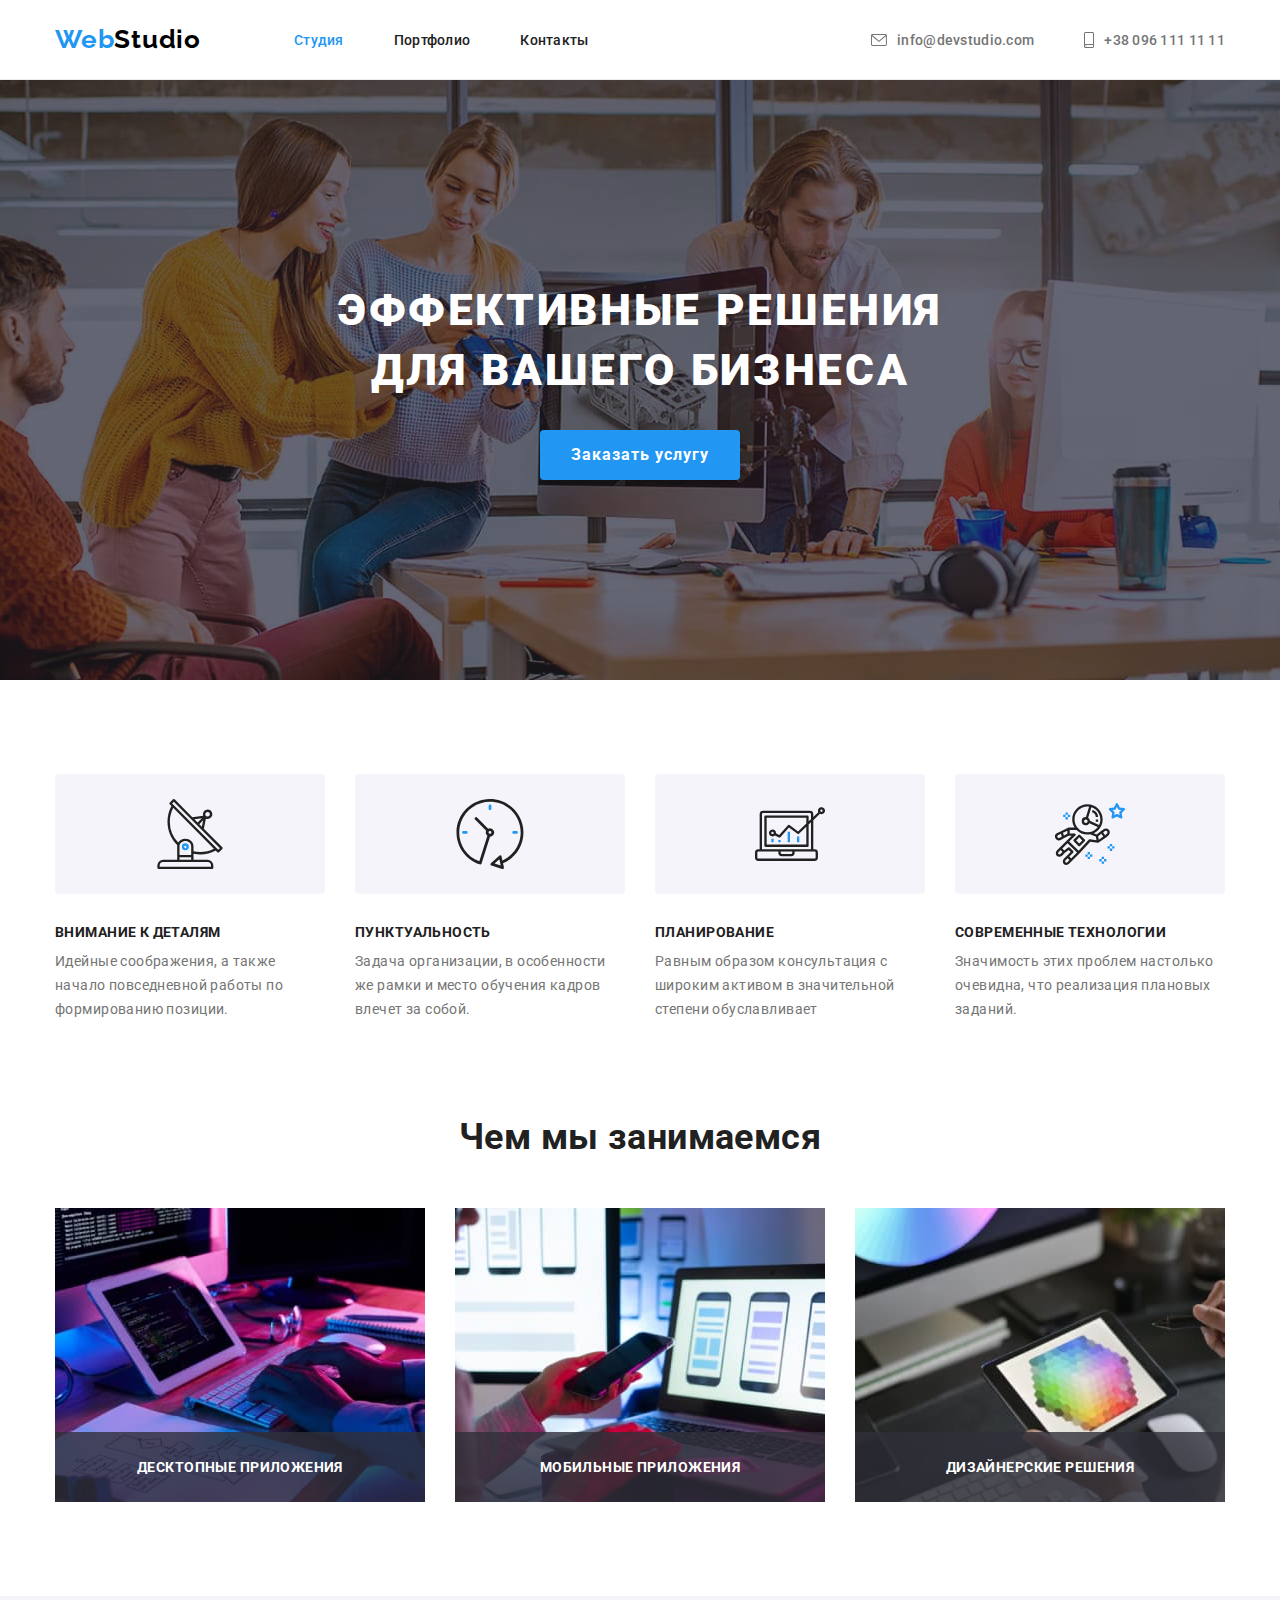
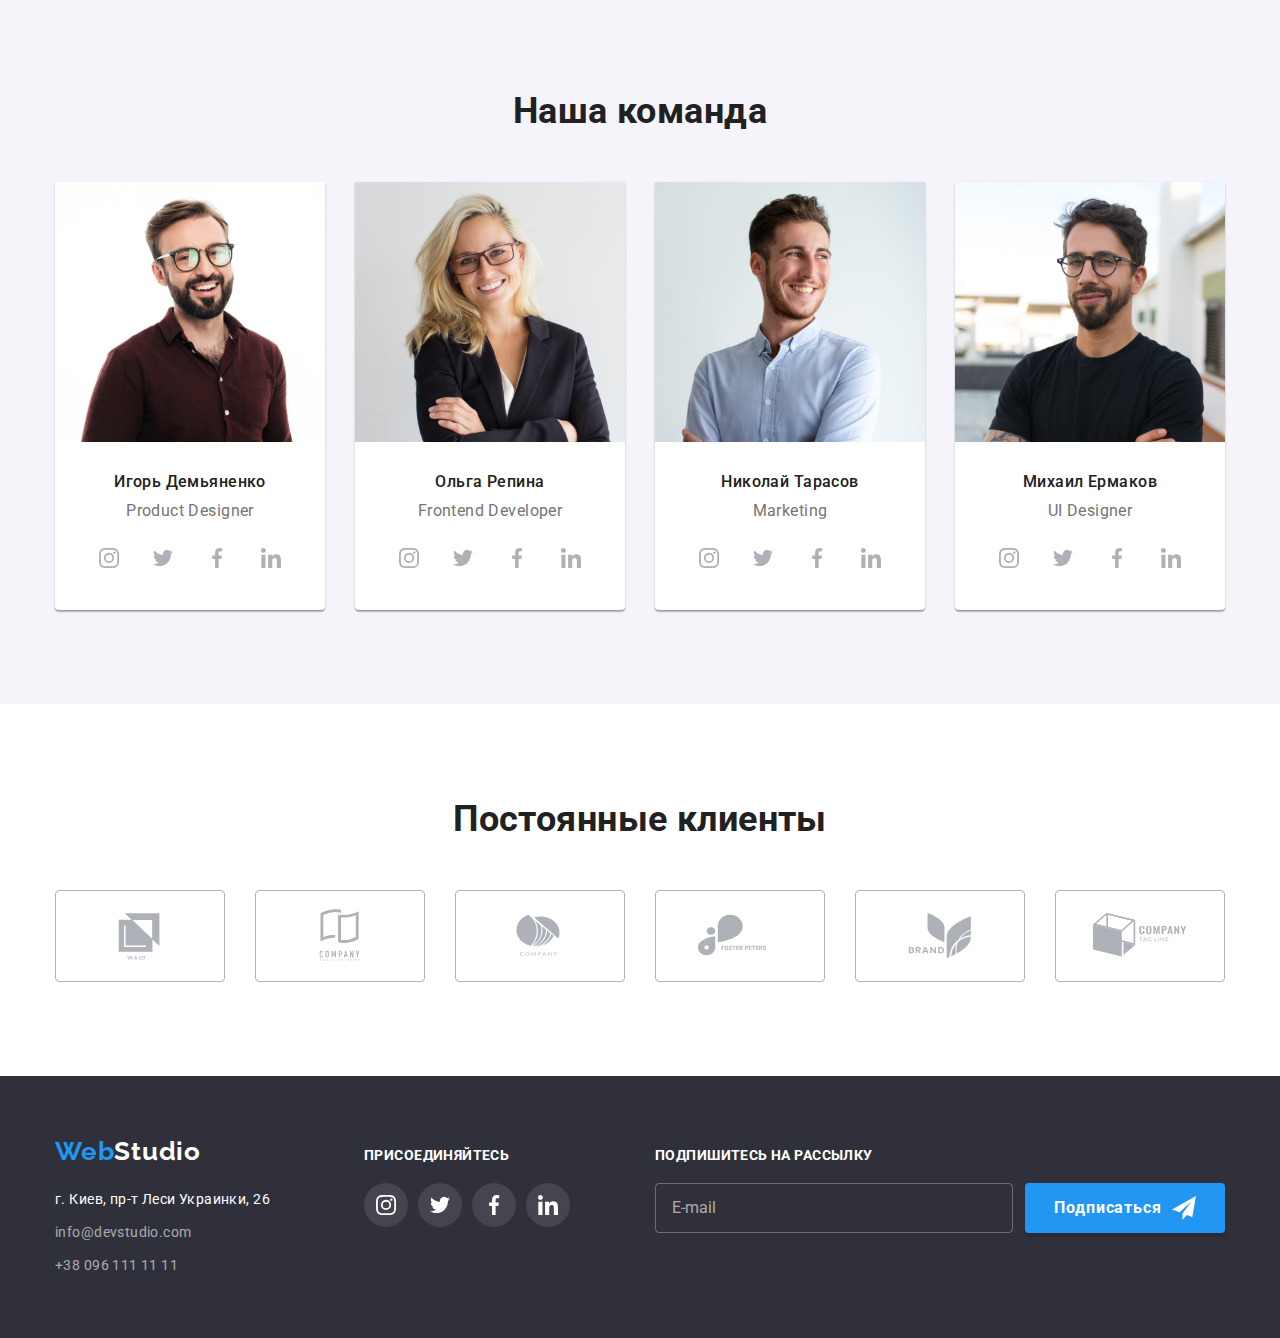
==== commit 7aa32663: "Первый вариант ДЗ на проверку" ====
--- a/index.html
+++ b/index.html
@@ -415,17 +415,25 @@
           <b class="title">Подпишитесь на рассылку</b>
           <div class="subscription-field">
             <input type="email" name="mail" class="mail" placeholder="E-mail" />
-            <button type="button" class="main-button">Подписаться</button>
+            <button type="button" class="main-button footer-button">
+              Подписаться
+              <svg class="icon-out" width="24" height="24" aria-label="">
+                <use href="./images/icons.svg#icon-send"></use>
+              </svg>
+              <svg class="icon-in" width="24" height="24" aria-label="">
+                <use href="./images/icons.svg#icon-send"></use>
+              </svg>
+            </button>
           </div>
         </div>
       </div>
     </footer>
 
-    <div class="backdrop" data-modal>
-      <!-- <div class="backdrop is-hidden" data-modal> -->
+    <!-- <div class="backdrop" data-modal> -->
+    <div class="backdrop is-hidden" data-modal>
       <div class="modal">
         <button type="button" class="close-modal-button" data-modal-close>
-          <svg class="icon" width="18" height="18" aria-label="close">
+          <svg class="icon" width="24" height="24" aria-label="close">
             <use href="./images/icons.svg#icon-close"></use>
           </svg>
         </button>
@@ -437,10 +445,10 @@
           <label for="name" class="input-label"
             >Имя
             <div class="input-area">
-              <!-- <svg>
-                  <use href=""></use>
-                </svg> -->
               <input type="text" name="name" id="name" class="input-field" />
+              <svg class="input-icon" width="18" height="18" aria-label="">
+                <use href="./images/icons.svg#icon-person"></use>
+              </svg>
             </div>
           </label>
           <!-- </div> -->
@@ -449,7 +457,10 @@
           <label for="phone" class="input-label"
             >Телефон
             <div class="input-area">
-              <input type="phone" name="phone" id="phone" class="input-field" placeholder="Вася" />
+              <input type="phone" name="phone" id="phone" class="input-field" />
+              <svg class="input-icon" width="18" height="18" aria-label="">
+                <use href="./images/icons.svg#icon-phone"></use>
+              </svg>
             </div>
           </label>
           <!-- </div> -->
@@ -459,6 +470,9 @@
             >Почта
             <div class="input-area">
               <input type="email" name="email" id="email" class="input-field" />
+              <svg class="input-icon" width="18" height="18" aria-label="">
+                <use href="./images/icons.svg#icon-email"></use>
+              </svg>
             </div>
           </label>
           <!-- </div> -->
@@ -478,8 +492,15 @@
           <!-- </div> -->
 
           <div class="agree-field">
-            <label><input type="checkbox" />Соглашаюсь с рассылкой и принимаю </label>
-            <a href="" class="agree-link">Условия договора</a>
+            <label class="agree-field-label"
+              ><input type="checkbox" class="checkbox" name="agree" />
+              <span class="check-icon-field">
+                <svg class="chec-icon" width="16" height="15" aria-label="check-icon">
+                  <use href="./images/icons.svg#icon-check"></use>
+                </svg> </span
+              >Соглашаюсь с рассылкой и принимаю
+              <a href="" class="agree-link">Условия договора</a>
+            </label>
           </div>
 
           <button type="submit" class="main-button">Отправить</button>
--- a/css/styles.css
+++ b/css/styles.css
@@ -507,6 +507,10 @@
 .clients-list .client-link:hover {
     color: var(--accent-color);
 }
+.clients-list .client-link:focus {
+    color: var(--accent-color);
+    outline: none;
+}
 
 .client-icon {
     fill: currentColor
@@ -600,6 +604,44 @@
 .subscription-field input::placeholder {
     color: var(--footer-contacts-color);
 }
+
+.footer-button {
+    position: relative;
+
+    display: flex;
+    align-items: center;
+    justify-content: center;
+    gap: 10px;
+
+    overflow: hidden;
+}
+
+.footer-button:hover,
+.footer-button:focus {
+    background-color: var(--accent-2-color);
+}
+
+.footer-button .icon-out {
+    transition: transform 1000ms cubic-bezier(0.4, 0, 0.2, 1);
+}
+.footer-button .icon-in {
+    position: absolute;
+    right: 27px ;
+    transform: translate(-40px, 40px);
+    transition: transform 1000ms cubic-bezier(0.4, 0, 0.2, 1);
+}
+
+
+.footer-button:hover .icon-out,
+.footer-button:focus .icon-out {
+    transform: translate(40px, -40px);
+}
+
+.footer-button:hover .icon-in,
+.footer-button:focus .icon-in {
+    transform: translateY(0);
+}
+
 
 /* !!!    Футэр конец   !!! */
 
@@ -792,8 +834,6 @@
     font-size: 20px;
     line-height: 1.15;
     letter-spacing: 0.03em;
-    /* margin: 0 auto; */
-    /* margin-bottom: 12px; */
     
     color: var(--title-text-color);
 }
@@ -822,10 +862,12 @@
 }
 
 .input-area {
+    position: relative;
     margin-top: 4px;
 }
 
-.input-area input {
+/* .input-area  */
+.input-field {
     display: block;
     width: 100%;
     font-size: 16px;
@@ -834,94 +876,109 @@
     border-radius: 4px;
     padding-left: 42px;
     background-color: transparent;
+    cursor: pointer;
+    transition: border-color 250ms cubic-bezier(0.4, 0, 0.2, 1);
 } 
-.input-area textarea::placeholder {
-    color: var(--placeholder-text-color);
-} 
-
-.input-label textarea {
+
+.input-field:hover, .input-field:focus {
+    outline: none;
+    border-color: var(--accent-color);
+}
+
+.input-icon {
+    position: absolute;
+    top: 50%;
+    transform: translateY(-50%);
+    left: 12px;
+    fill: var(--title-text-color);
+    transition: fill 250ms cubic-bezier(0.4, 0, 0.2, 1);
+}
+
+.input-field:hover + .input-icon {
+    fill: var(--accent-color);
+}
+
+/* .input-field:focus-within {
+    outline: none;
+    border-color: var(--accent-color);
+} */
+
+
+/* .input-label  */
+.textarea-field {
     display: block;
     margin-top: 4px;
     resize: none;
     width: 100%;
-    font-size: 16px;
+    font-size: 14px;
+    line-height: 1.143;
     height: 120px;
     padding: 12px 16px;
     border: 1px solid var(--modal-input-bg-color);
     border-radius: 4px;
     background-color: transparent;
+    cursor: pointer;
+    transition: border-color 250ms cubic-bezier(0.4, 0, 0.2, 1);
 } 
+
+.textarea-field:hover,
+.textarea-field:focus {
+    border-color: var(--accent-color);
+    outline: none;
+}
+
+.textarea-field::placeholder {
+    font-size: 12px;
+    color: var(--placeholder-text-color);
+    transition: font-size 250ms cubic-bezier(0.4, 0, 0.2, 1);
+}
+
+.textarea-field:hover::placeholder,
+.textarea-field:focus::placeholder {
+    font-size: 14px;
+}
 
 .agree-field {
     margin-top: 20px;
     margin-bottom: 30px;
     /* margin-left: 14px; */
+
+}
+
+.agree-field-label {
+    display: inline-flex;
+    align-items: center ;
+}
+
+.checkbox {
+    appearance: none;
+    position: absolute;
+}
+
+.check-icon-field {
+    display: inline-flex;
+    justify-content: center;
+    align-items: center;
+    width: 16px;
+    height: 15px;
+    border: 2px solid var(--title-text-color);
+    border-radius: 2px;
+    margin-right: 7px;
+    transition: background-color 250ms cubic-bezier(0.4, 0, 0.2, 1), border-width 250ms cubic-bezier(0.4, 0, 0.2, 1);
+}
+
+.checkbox:checked + .check-icon-field {
+    background-color: var(--accent-color);
+    border-width: 0px;
+
 }
 
 .agree-field input {
     margin-right: 7px;
 }
+
 .agree-link {
+    margin-left: 4px;
     color: var(--accent-color);
 }
-
-/* .submit-button {
-    min-width: 200px;
-    height: 50px;
-    cursor: pointer;
-    font-family: inherit;
-    font-weight: 700;
-    font-size: 16px;
-    line-height: 1.875;
-    letter-spacing: 0.06em;
-    border-radius: 4px;
-    border: 1px solid transparent;
-    color: var(--white-color);
-    box-shadow: 0px 4px 4px rgba(0, 0, 0, 0.15);
-    background-color: var(--accent-color);
-    transition: background-color 250ms cubic-bezier(0.4, 0, 0.2, 1);
-}
-
-.submit-button:hover, .submit-button:focus {
-    background-color: var(--accent-2-color);
-} */
-
-
-/* 
-.input-area {
-
-}
-
-.input-field label {
-    font-size: 12px;
-    line-height: 1.167;
-    letter-spacing: 0.01em;
-    margin-bottom: 10px;
-}
-.input-area input {
-    font-size: 16px;
-    height: 40px;
-    border: 1px solid rgba(33, 33, 33, 0.2);
-    border-radius: 4px;
-} */
-
-
-
-/* .form-field {
-    display: flex;
-    flex-direction: column;
-    margin-bottom: 20px;
-  }
-  
-  .form-field label {
-    margin-bottom: 5px;
-  }
-  
-  .form-field input {
-    margin: 0;
-    padding: 10px 20px;
-    border-radius: 3px;
-    border: 1px solid #2a2a2a;
-  } */
-
 /* Модальное окно конец */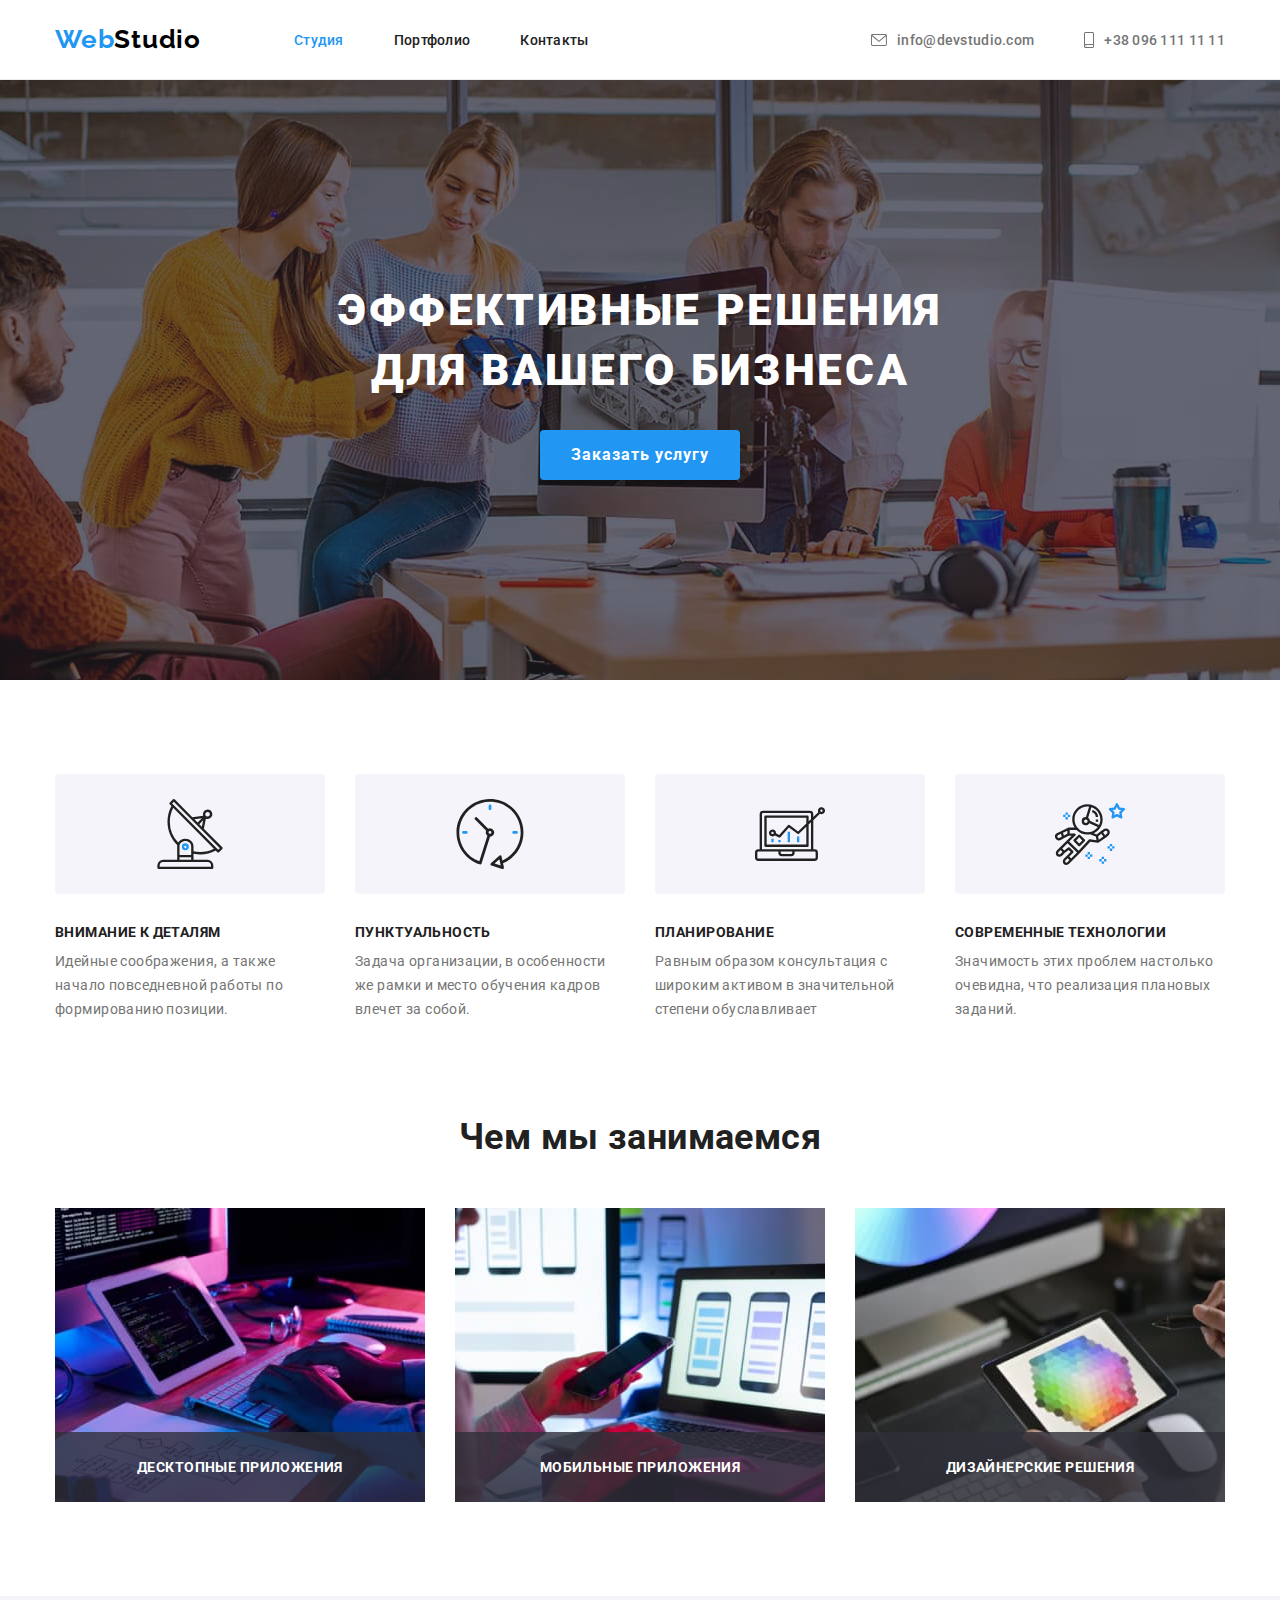
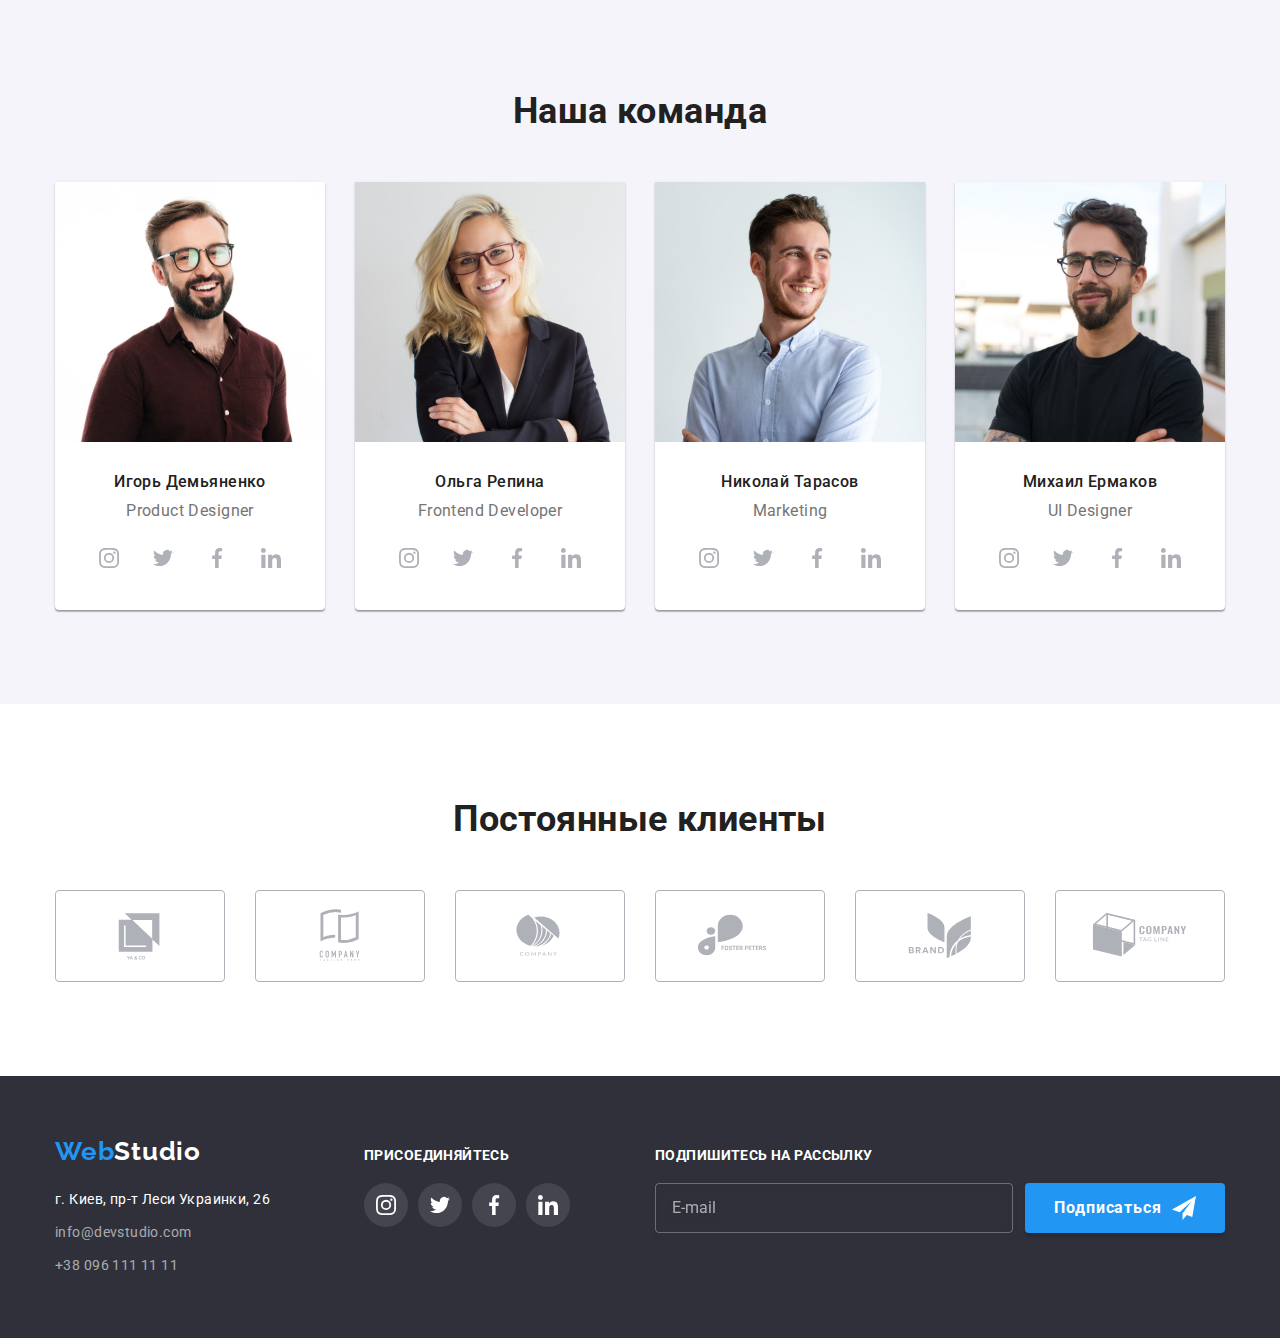
==== commit 5df1cd40: "Третий вариант ДЗ на проверку" ====
--- a/index.html
+++ b/index.html
@@ -413,7 +413,7 @@
 
         <div class="subscription-block">
           <b class="title">Подпишитесь на рассылку</b>
-          <div class="subscription-field">
+          <form class="subscription-field">
             <input type="email" name="mail" class="mail" placeholder="E-mail" />
             <button type="button" class="main-button footer-button">
               Подписаться
@@ -424,7 +424,7 @@
                 <use href="./images/icons.svg#icon-send"></use>
               </svg>
             </button>
-          </div>
+          </form>
         </div>
       </div>
     </footer>
@@ -442,39 +442,36 @@
           <b class="form-title">Оставьте свои данные, мы вам перезвоним</b>
 
           <!-- <div class="form-field"> -->
-          <label for="name" class="input-label"
-            >Имя
-            <div class="input-area">
-              <input type="text" name="name" id="name" class="input-field" />
-              <svg class="input-icon" width="18" height="18" aria-label="">
-                <use href="./images/icons.svg#icon-person"></use>
-              </svg>
-            </div>
-          </label>
+          <label for="name" class="input-label">Имя</label>
+          <div class="input-area">
+            <input type="text" name="name" id="name" class="input-field" />
+            <svg class="input-icon" width="18" height="18" aria-label="">
+              <use href="./images/icons.svg#icon-person"></use>
+            </svg>
+          </div>
+          <!-- </label> -->
           <!-- </div> -->
 
           <!-- <div class="form-field"> -->
-          <label for="phone" class="input-label"
-            >Телефон
-            <div class="input-area">
-              <input type="phone" name="phone" id="phone" class="input-field" />
-              <svg class="input-icon" width="18" height="18" aria-label="">
-                <use href="./images/icons.svg#icon-phone"></use>
-              </svg>
-            </div>
-          </label>
+          <label for="phone" class="input-label">Телефон</label>
+          <div class="input-area">
+            <input type="tel" name="phone" id="phone" class="input-field" />
+            <svg class="input-icon" width="18" height="18" aria-label="">
+              <use href="./images/icons.svg#icon-phone"></use>
+            </svg>
+          </div>
+          <!-- </label> -->
           <!-- </div> -->
 
           <!-- <div class="form-field"> -->
-          <label for="email" class="input-label"
-            >Почта
-            <div class="input-area">
-              <input type="email" name="email" id="email" class="input-field" />
-              <svg class="input-icon" width="18" height="18" aria-label="">
-                <use href="./images/icons.svg#icon-email"></use>
-              </svg>
-            </div>
-          </label>
+          <label for="email" class="input-label">Почта</label>
+          <div class="input-area">
+            <input type="email" name="email" id="email" class="input-field" />
+            <svg class="input-icon" width="18" height="18" aria-label="">
+              <use href="./images/icons.svg#icon-email"></use>
+            </svg>
+          </div>
+          <!-- </label> -->
           <!-- </div> -->
 
           <!-- <div class="form-field textarea"> -->
--- a/css/styles.css
+++ b/css/styles.css
@@ -50,8 +50,13 @@
 
 
 /* Общщее оформление */
+html {
+    scroll-behavior: smooth;
+  }
+
 body {
-    padding-top: 80px;
+    /* Для фиксированого header-а */
+    /* padding-top: 80px; */
 
     font-family: var(--main-font);
     font-size: 14px;
@@ -105,15 +110,15 @@
 
 /* !!!    Хэдэр начало   !!! */
 .page-header {
-    position: fixed;
-    width: 100%;
+    /* Для фиксированого header-а */
+    /* position: fixed; */
+    /* width: 100%;
     left: 0;
     top: 0;
-    z-index: 10;
+    z-index: 10; */
 
     border-bottom: 1px solid var(--header-border-color);
     background-color: var(--white-color);
-
 }
 
 .page-header .container{
@@ -592,11 +597,12 @@
     margin-right: 12px;
     width: 358px;
     height: 50px;
+    padding-left: 16px;
     font-size: 16px;
     line-height: 1.25;
     border: 1px solid var(--footer-input-bg-color);
     border-radius: 4px;
-    padding-left: 16px;
+    filter: drop-shadow(0px 4px 4px rgba(0, 0, 0, 0.15));
     color: var(--white-color);
     background-color: transparent;
 }
@@ -621,25 +627,27 @@
     background-color: var(--accent-2-color);
 }
 
-.footer-button .icon-out {
+/* .footer-button .icon-out {
     transition: transform 1000ms cubic-bezier(0.4, 0, 0.2, 1);
-}
+} */
 .footer-button .icon-in {
     position: absolute;
-    right: 27px ;
+    right: 28px ;
     transform: translate(-40px, 40px);
-    transition: transform 1000ms cubic-bezier(0.4, 0, 0.2, 1);
+    /* transition: transform 1000ms cubic-bezier(0.4, 0, 0.2, 1); */
 }
 
 
 .footer-button:hover .icon-out,
 .footer-button:focus .icon-out {
     transform: translate(40px, -40px);
+        transition: transform 250ms cubic-bezier(0.4, 0, 0.2, 1);
 }
 
 .footer-button:hover .icon-in,
 .footer-button:focus .icon-in {
     transform: translateY(0);
+        transition: transform 250ms cubic-bezier(0.4, 0, 0.2, 1);
 }
 
 
@@ -791,9 +799,9 @@
 .modal {
     position: absolute;
     width: 528px;
-    min-height: 581px;
     top: 50%;
     left: 50%;
+    padding: 40px;
     
     background-color: var(--white-color);
     box-shadow: 0px 1px 3px rgba(0, 0, 0, 0.12), 0px 1px 1px rgba(0, 0, 0, 0.14), 0px 2px 1px rgba(0, 0, 0, 0.2);
@@ -817,7 +825,18 @@
 
     color: var(--black-color);
     background-color: transparent;
-}
+    transition: color 250ms cubic-bezier(0.4, 0, 0.2, 1);
+}
+
+.close-modal-button:hover,
+.close-modal-button:focus {
+    color: var(--accent-color);
+}
+
+/* .close-modal-button:focus {
+    outline: 1px dotted var(--accent-color);
+} */
+
 .close-modal-button .icon {
     fill: currentColor;
 }
@@ -825,7 +844,7 @@
 
 /* Контактная Форма */
 .contacts-form {
-    padding: 40px;
+    /* padding: 40px; */
     text-align: center;
 }
 
@@ -894,7 +913,8 @@
     transition: fill 250ms cubic-bezier(0.4, 0, 0.2, 1);
 }
 
-.input-field:hover + .input-icon {
+.input-field:hover + .input-icon,
+.input-field:focus +.input-icon {
     fill: var(--accent-color);
 }
 
@@ -942,7 +962,6 @@
     margin-top: 20px;
     margin-bottom: 30px;
     /* margin-left: 14px; */
-
 }
 
 .agree-field-label {
@@ -967,10 +986,14 @@
     transition: background-color 250ms cubic-bezier(0.4, 0, 0.2, 1), border-width 250ms cubic-bezier(0.4, 0, 0.2, 1);
 }
 
+.checkbox:focus-within  + .check-icon-field {
+    outline: 1px solid var(--accent-color);
+}
+
+
 .checkbox:checked + .check-icon-field {
     background-color: var(--accent-color);
     border-width: 0px;
-
 }
 
 .agree-field input {
